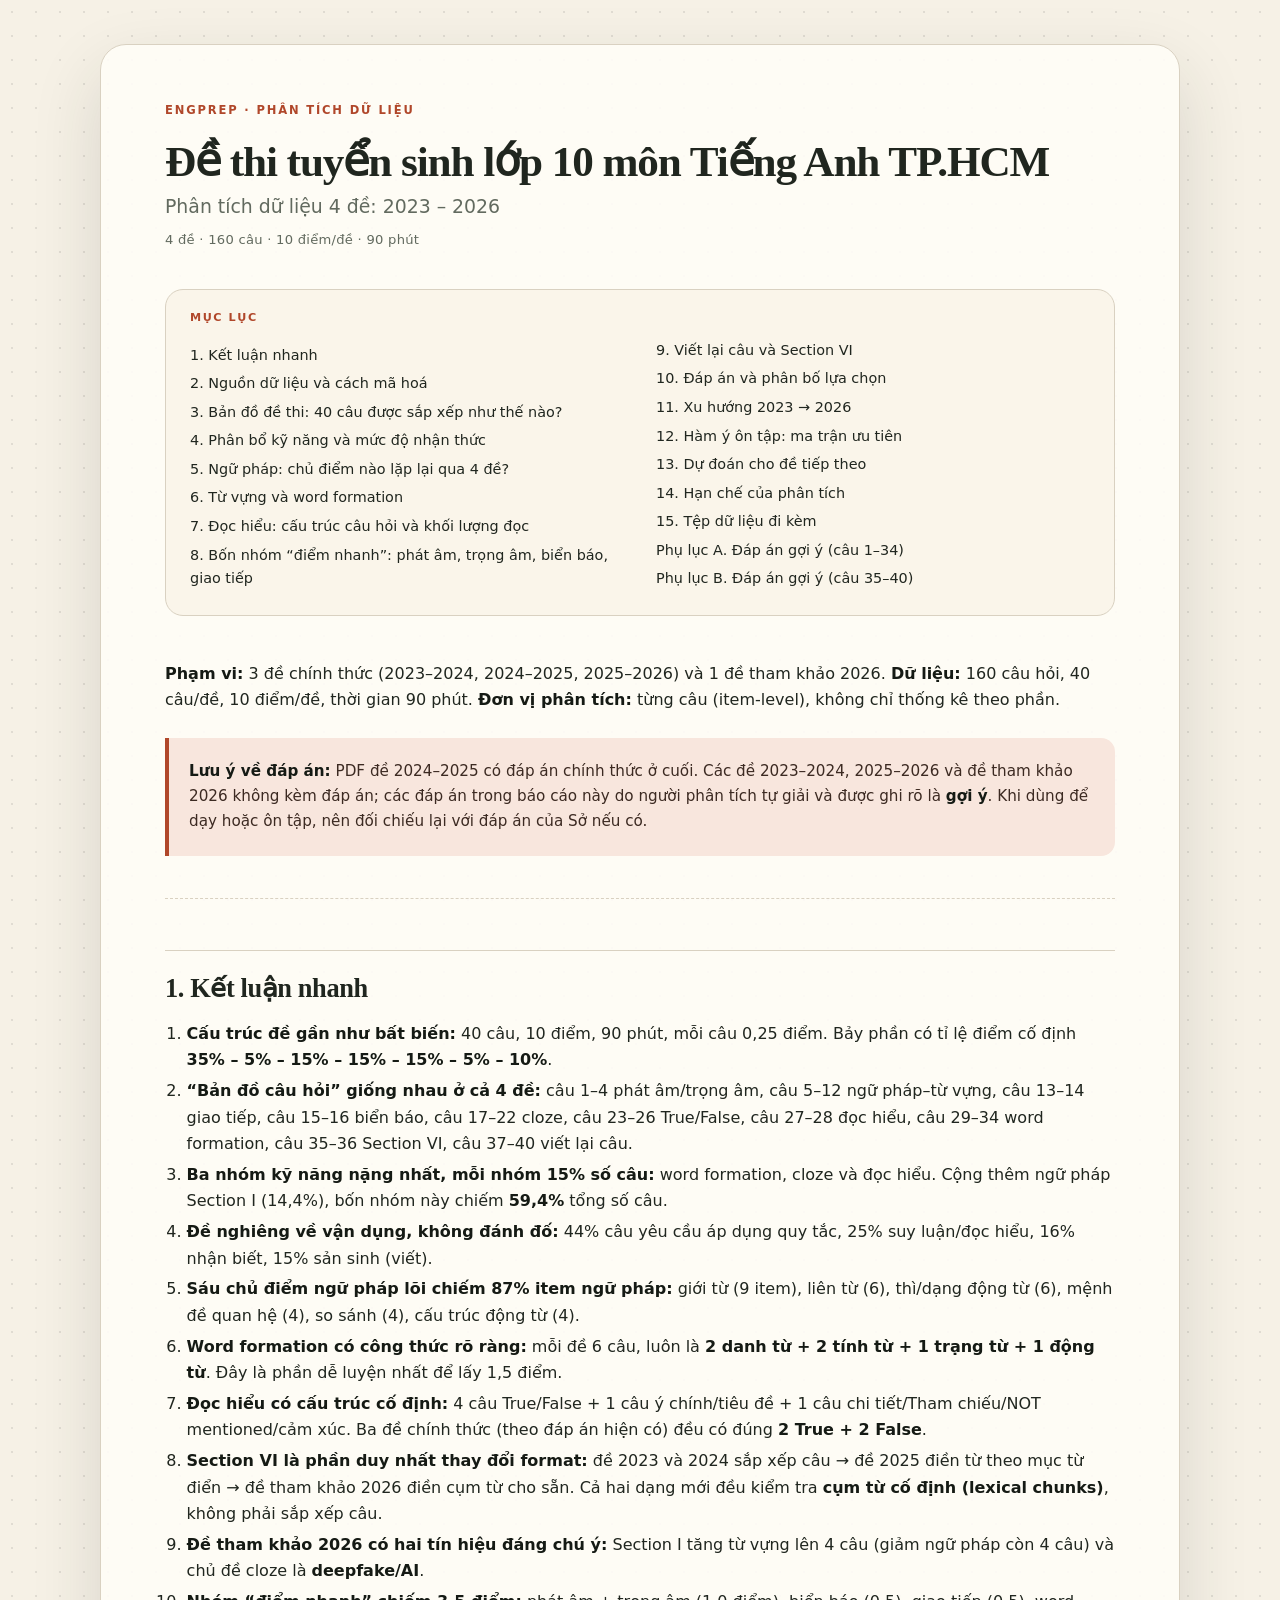
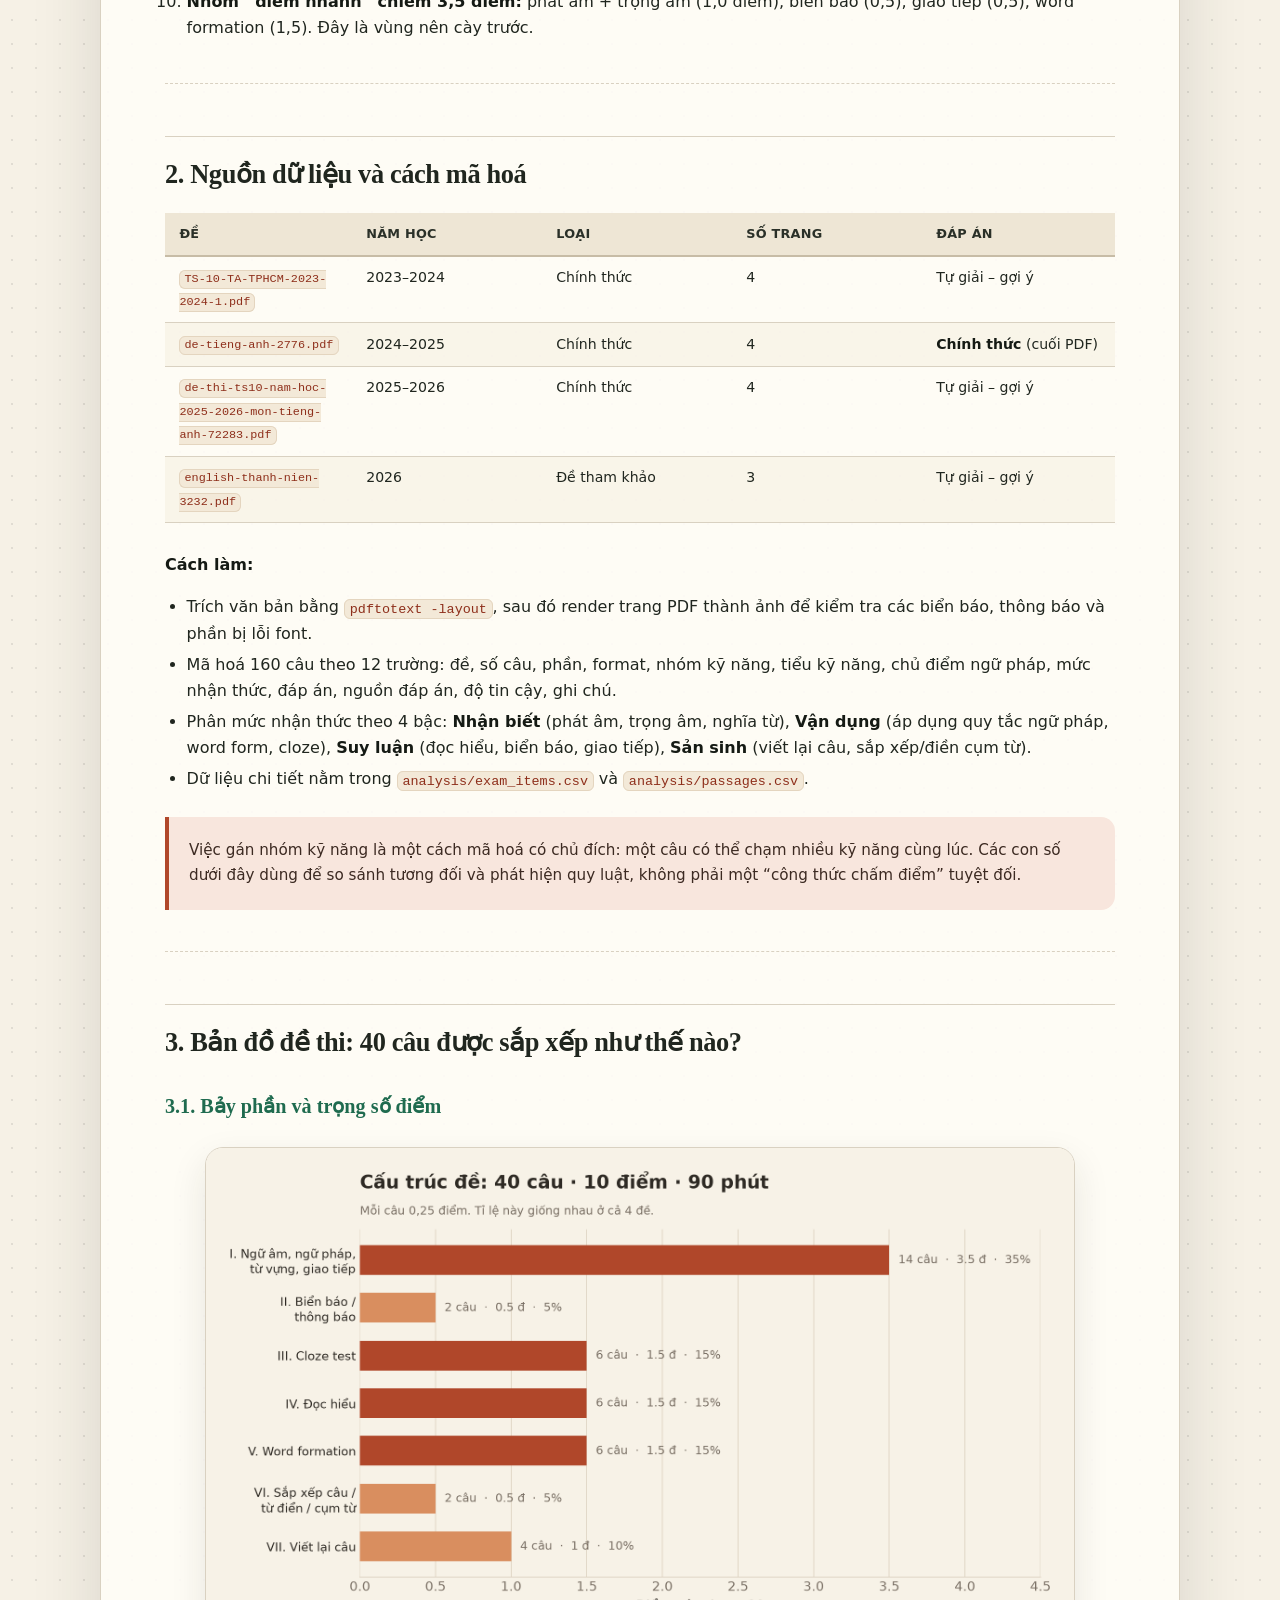
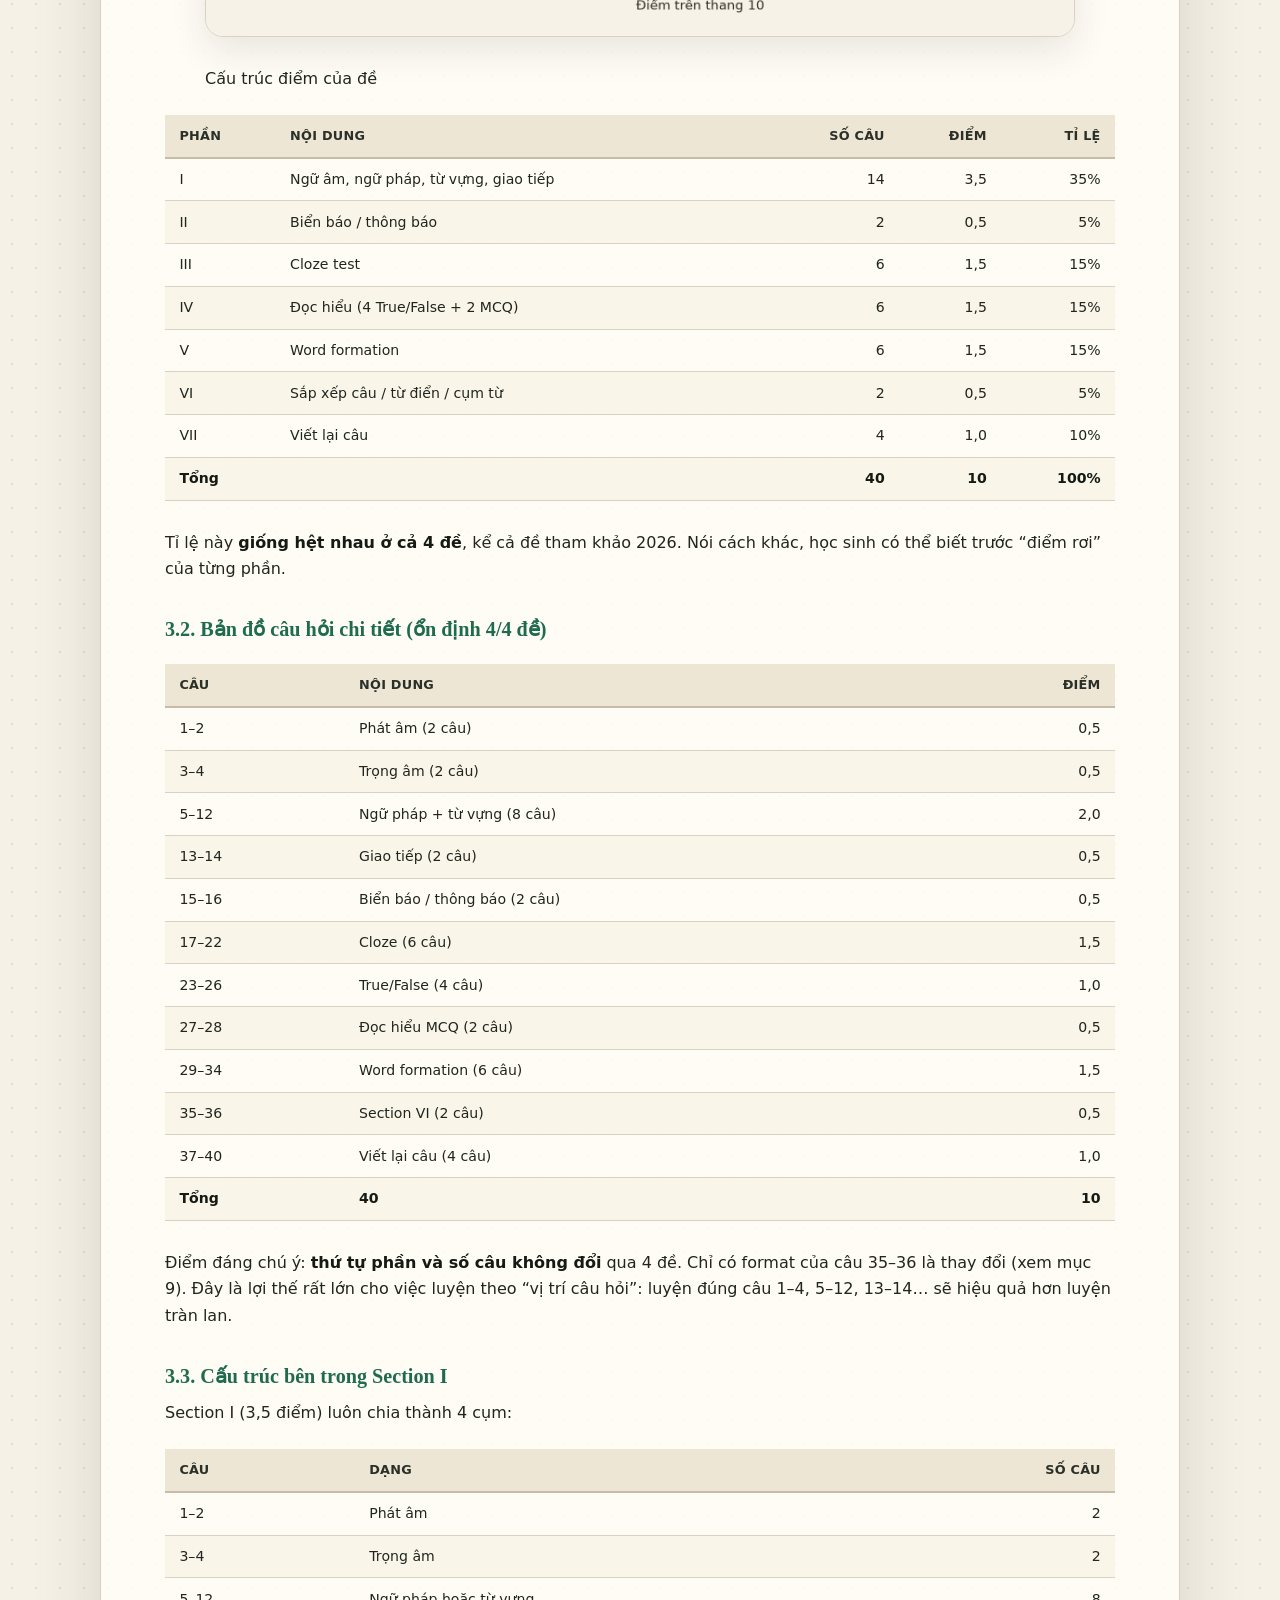
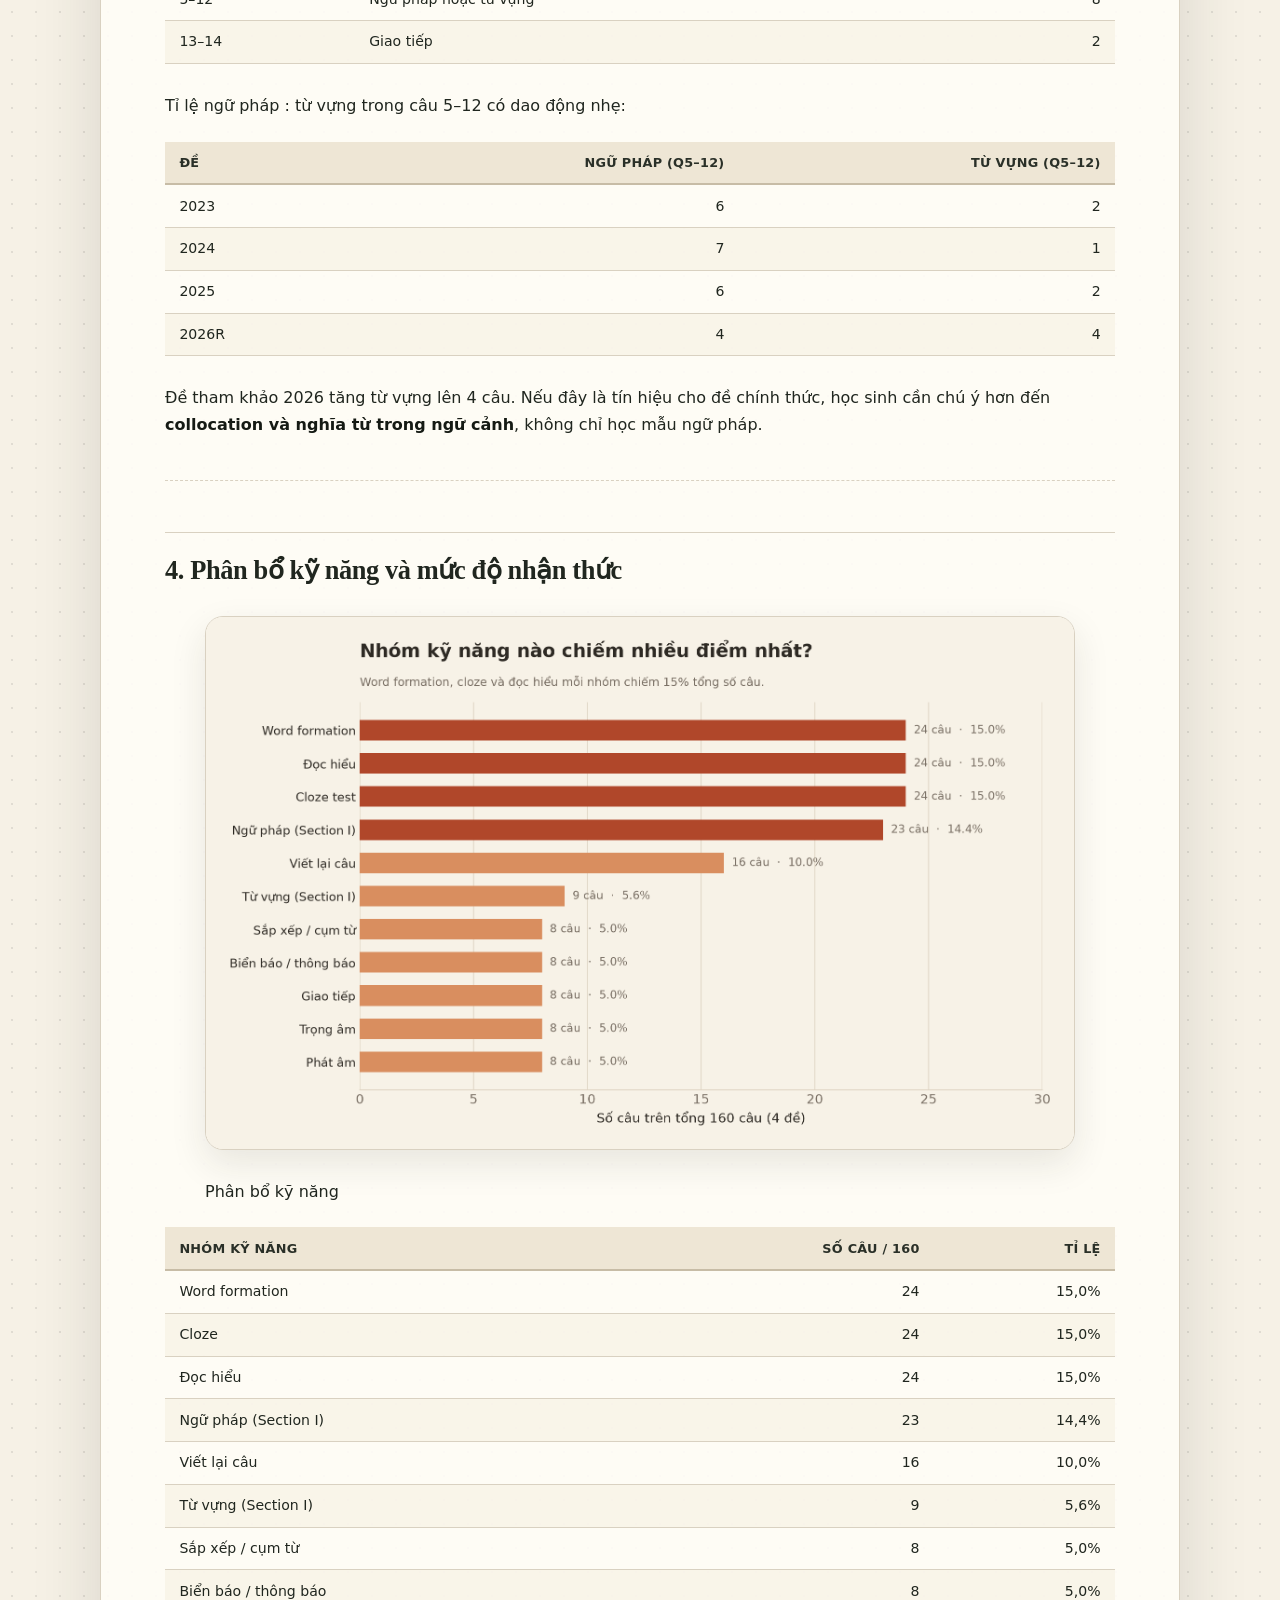
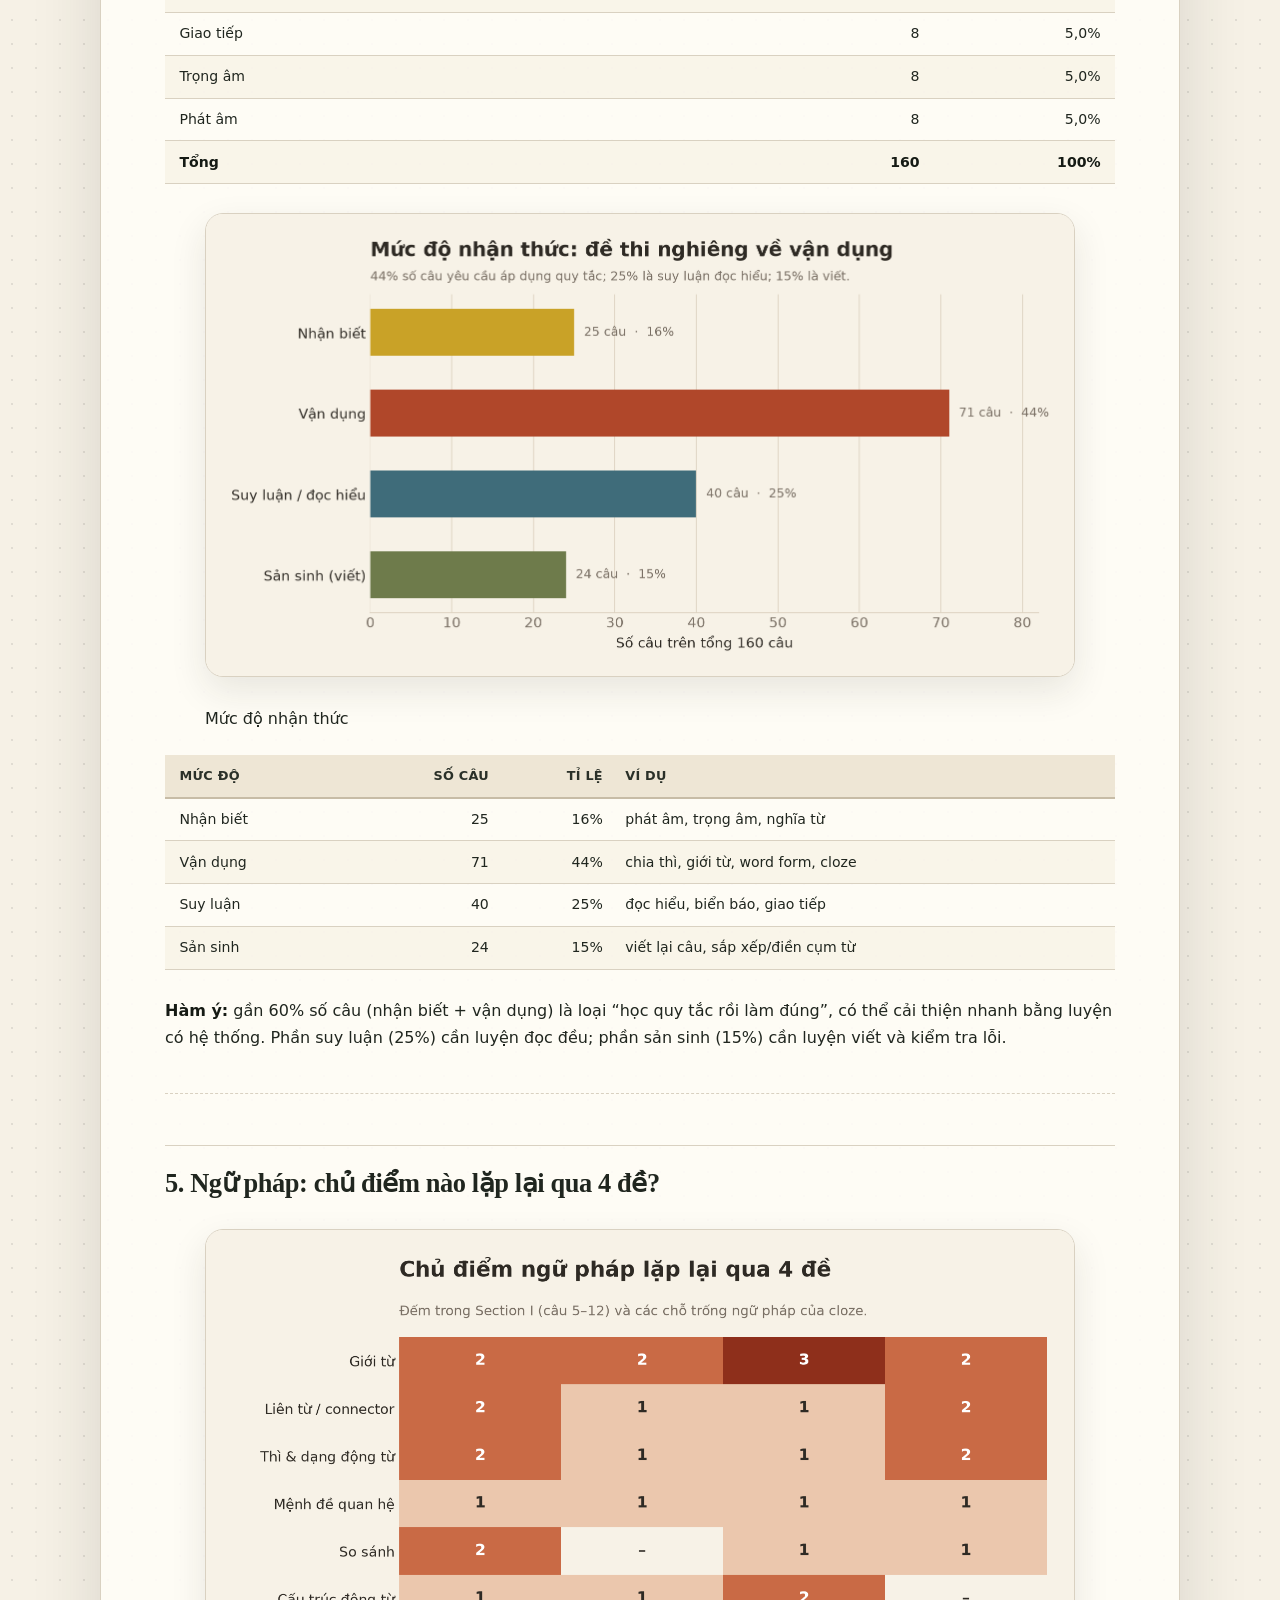
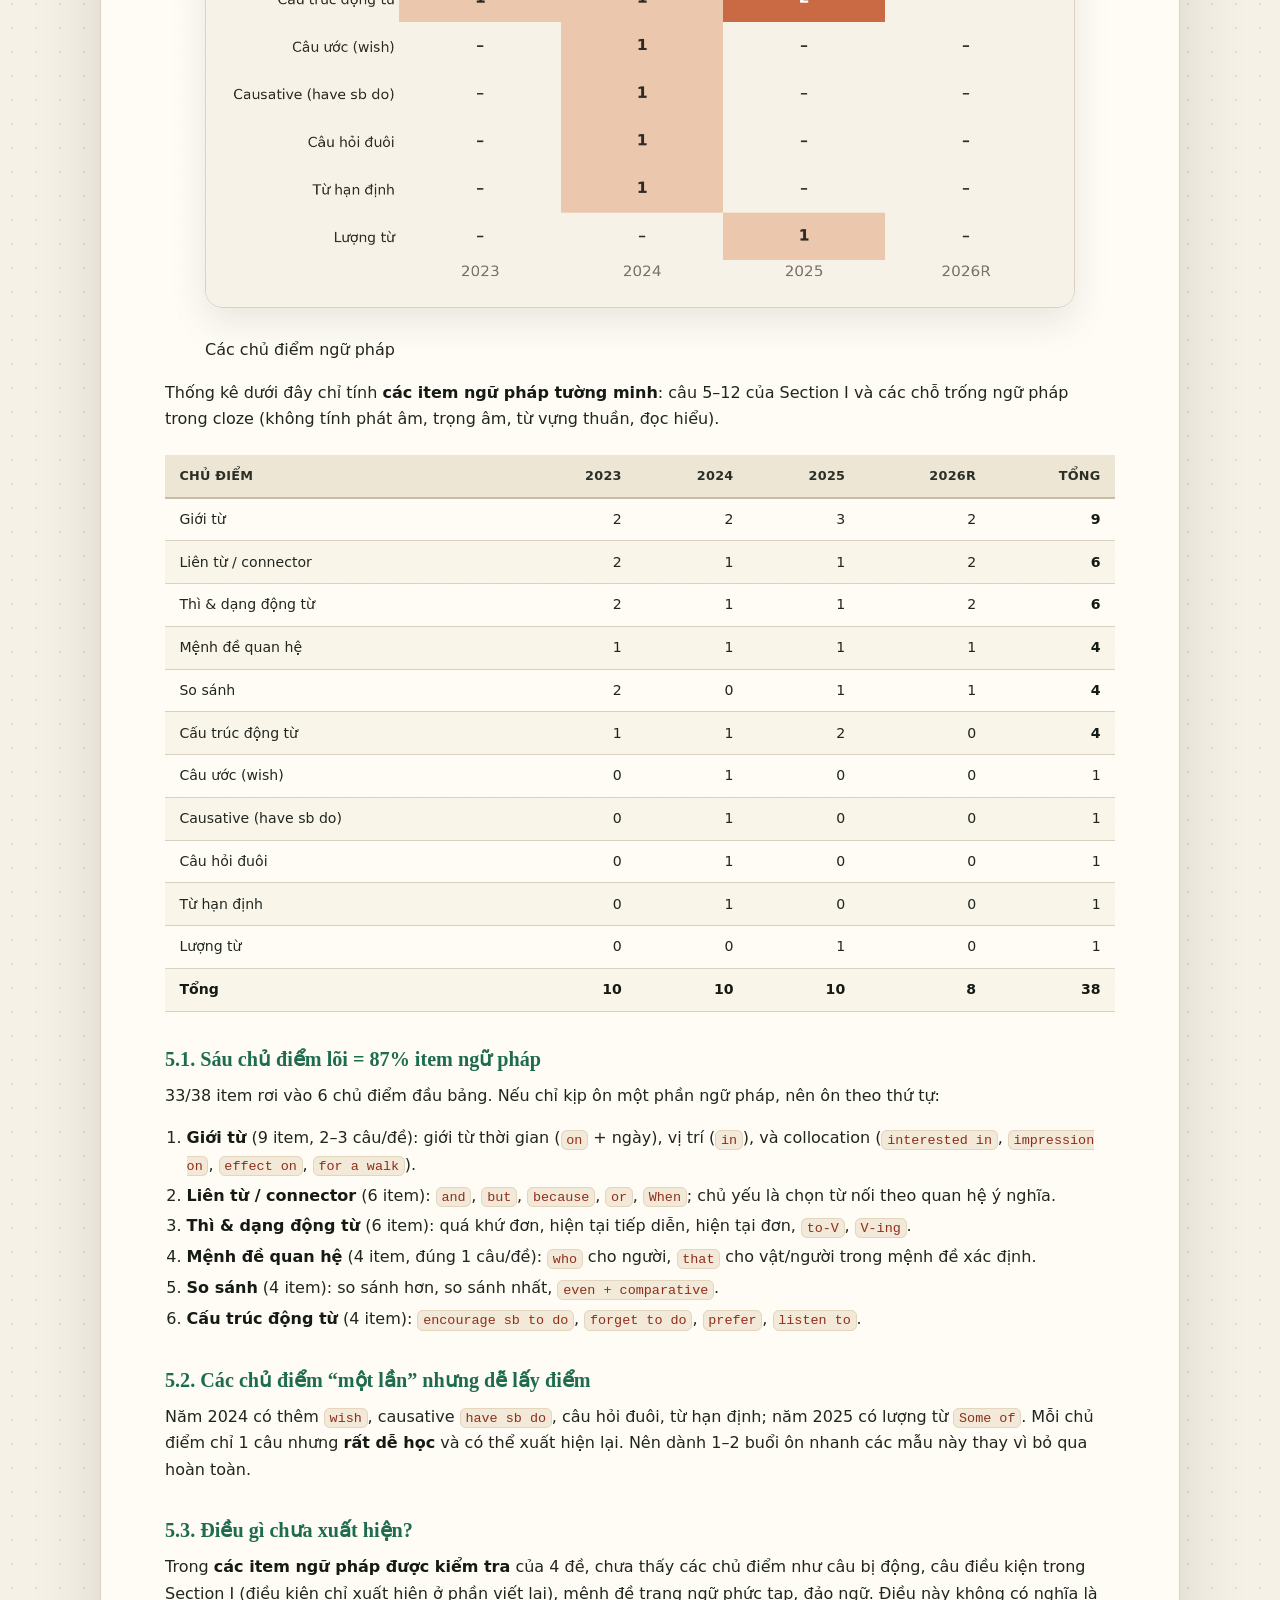
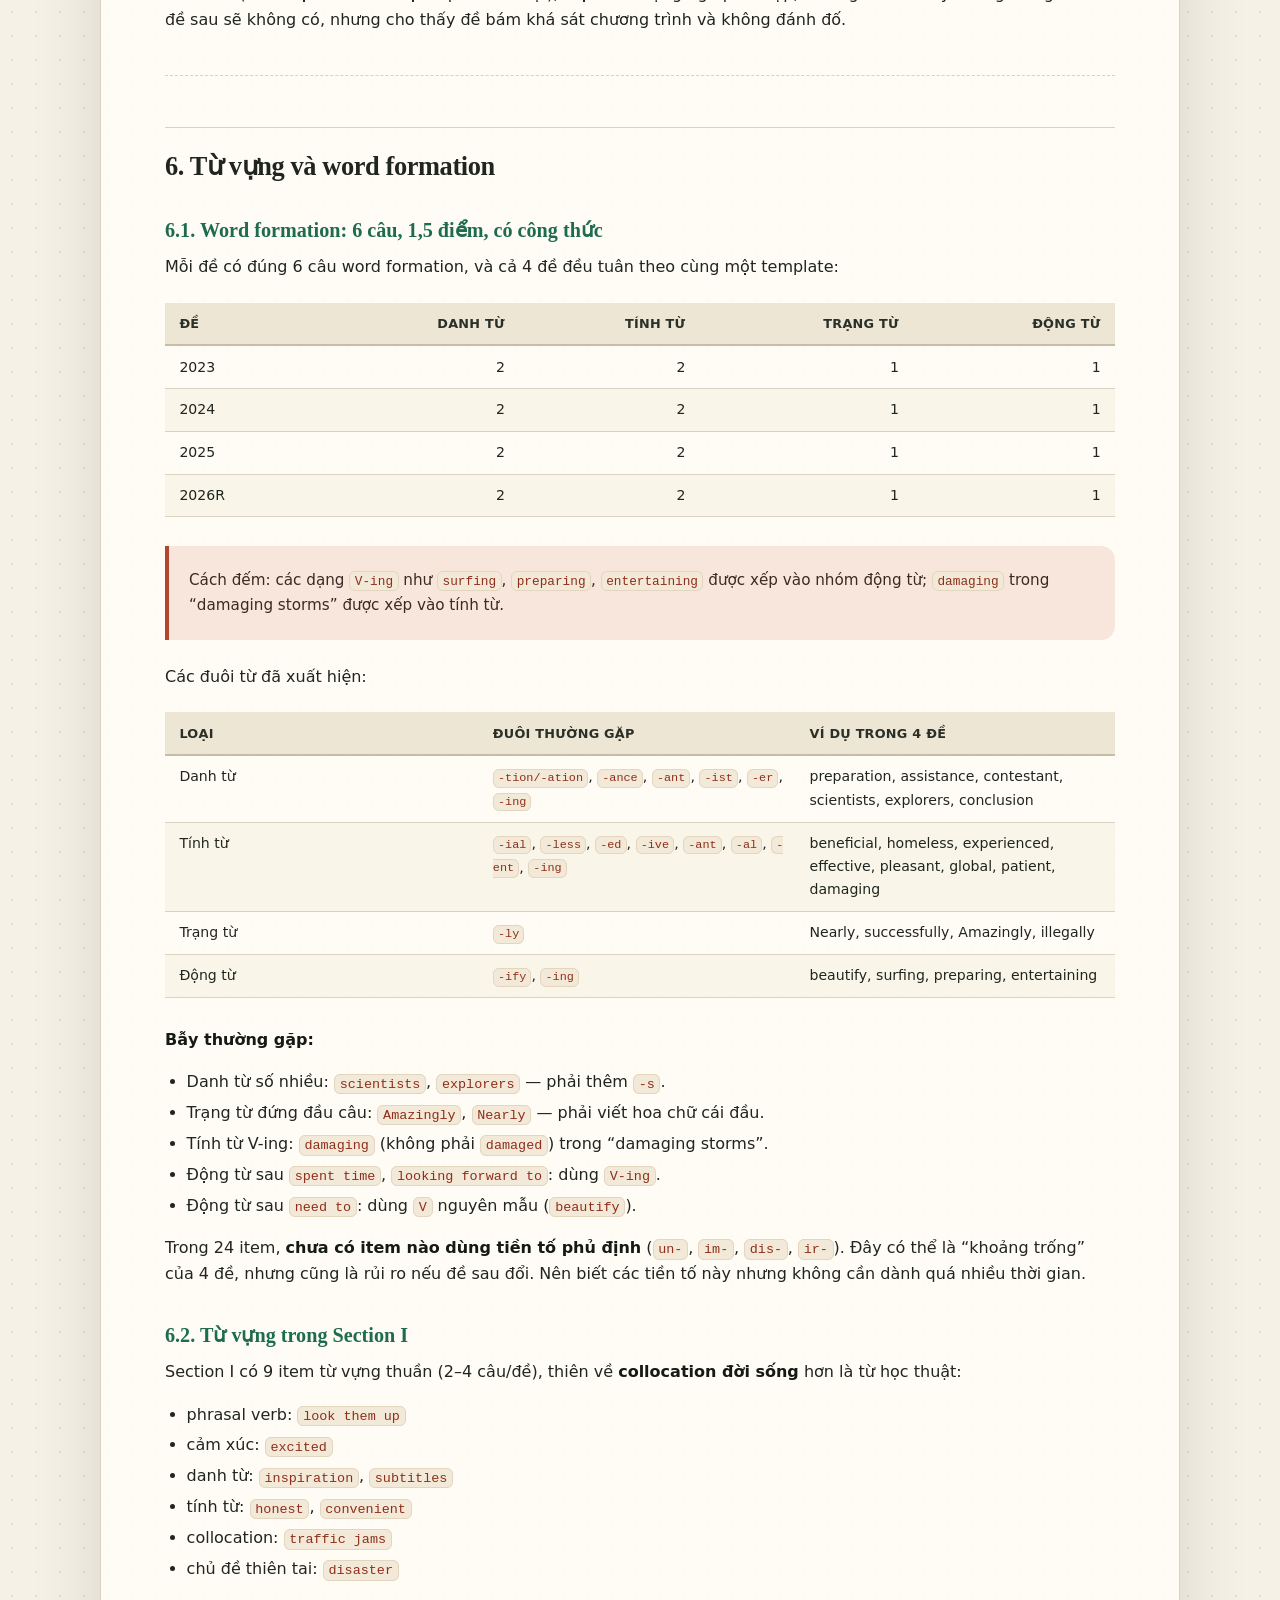
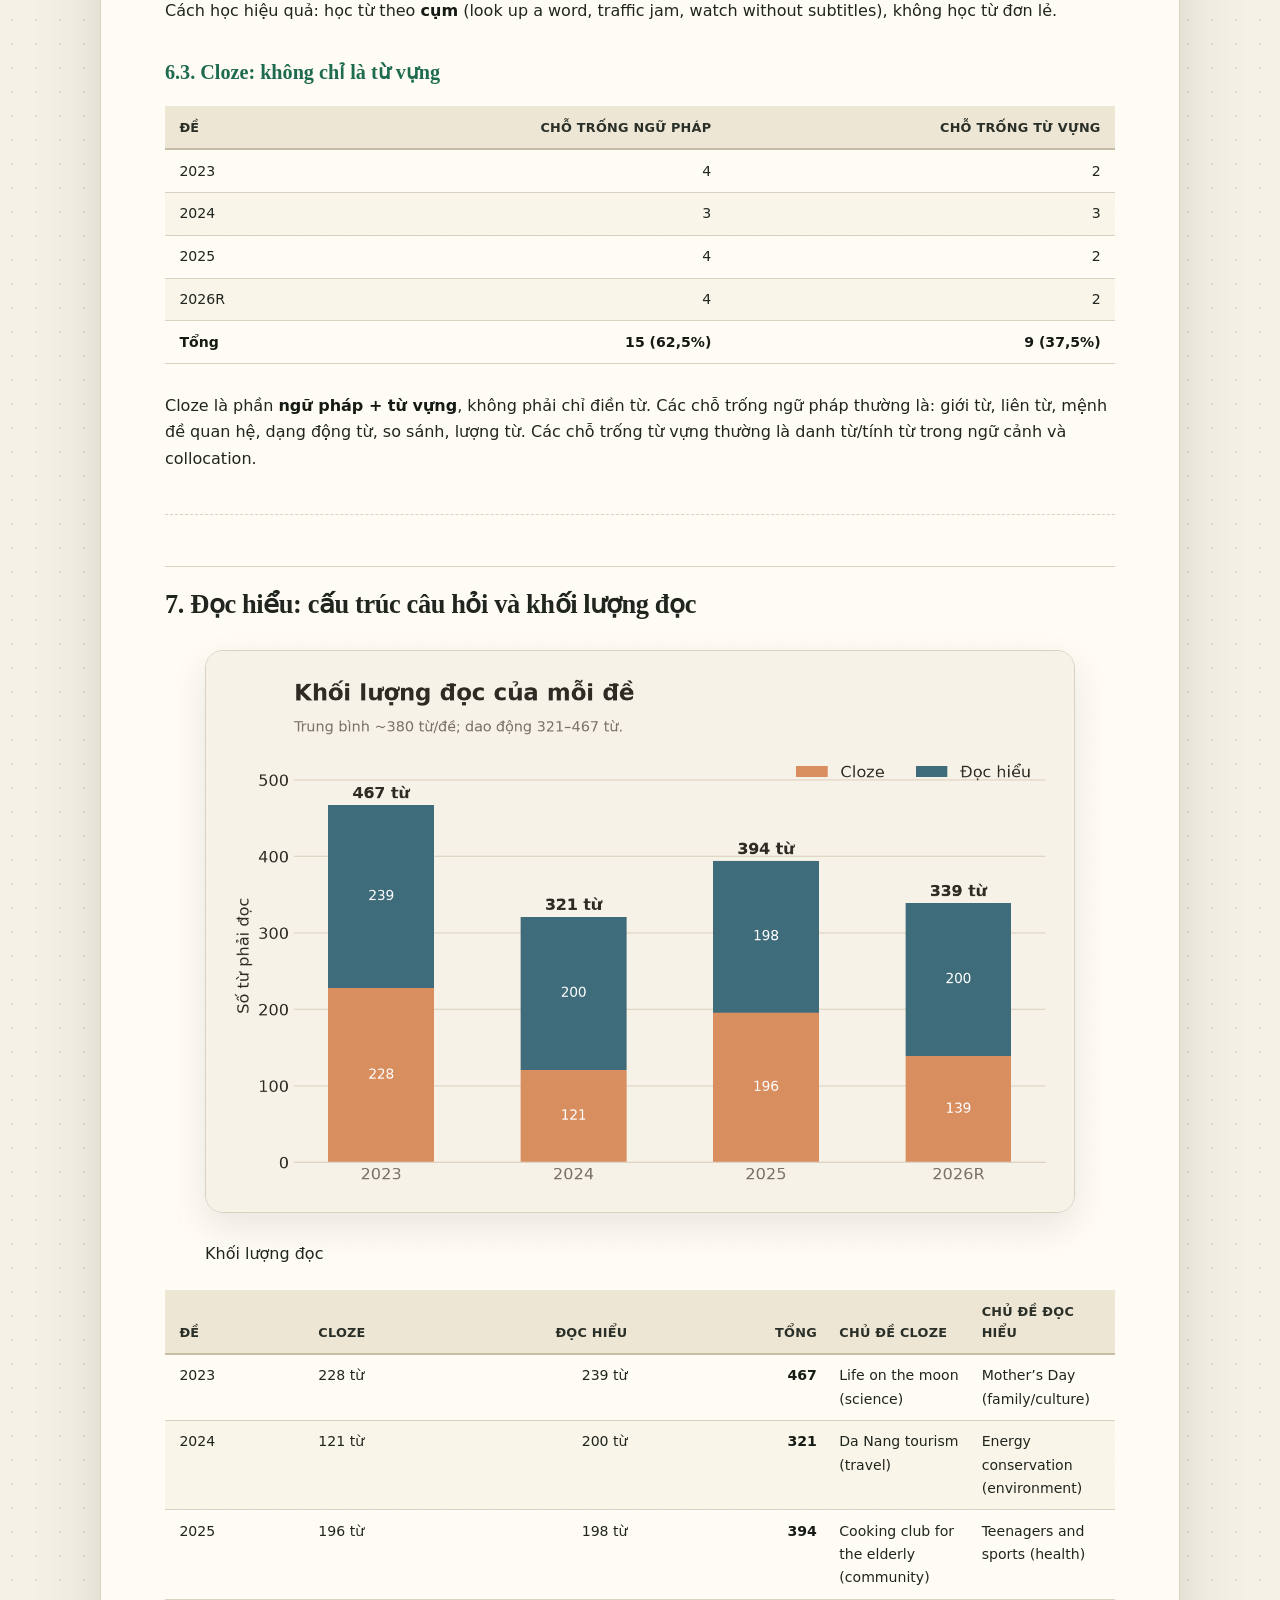
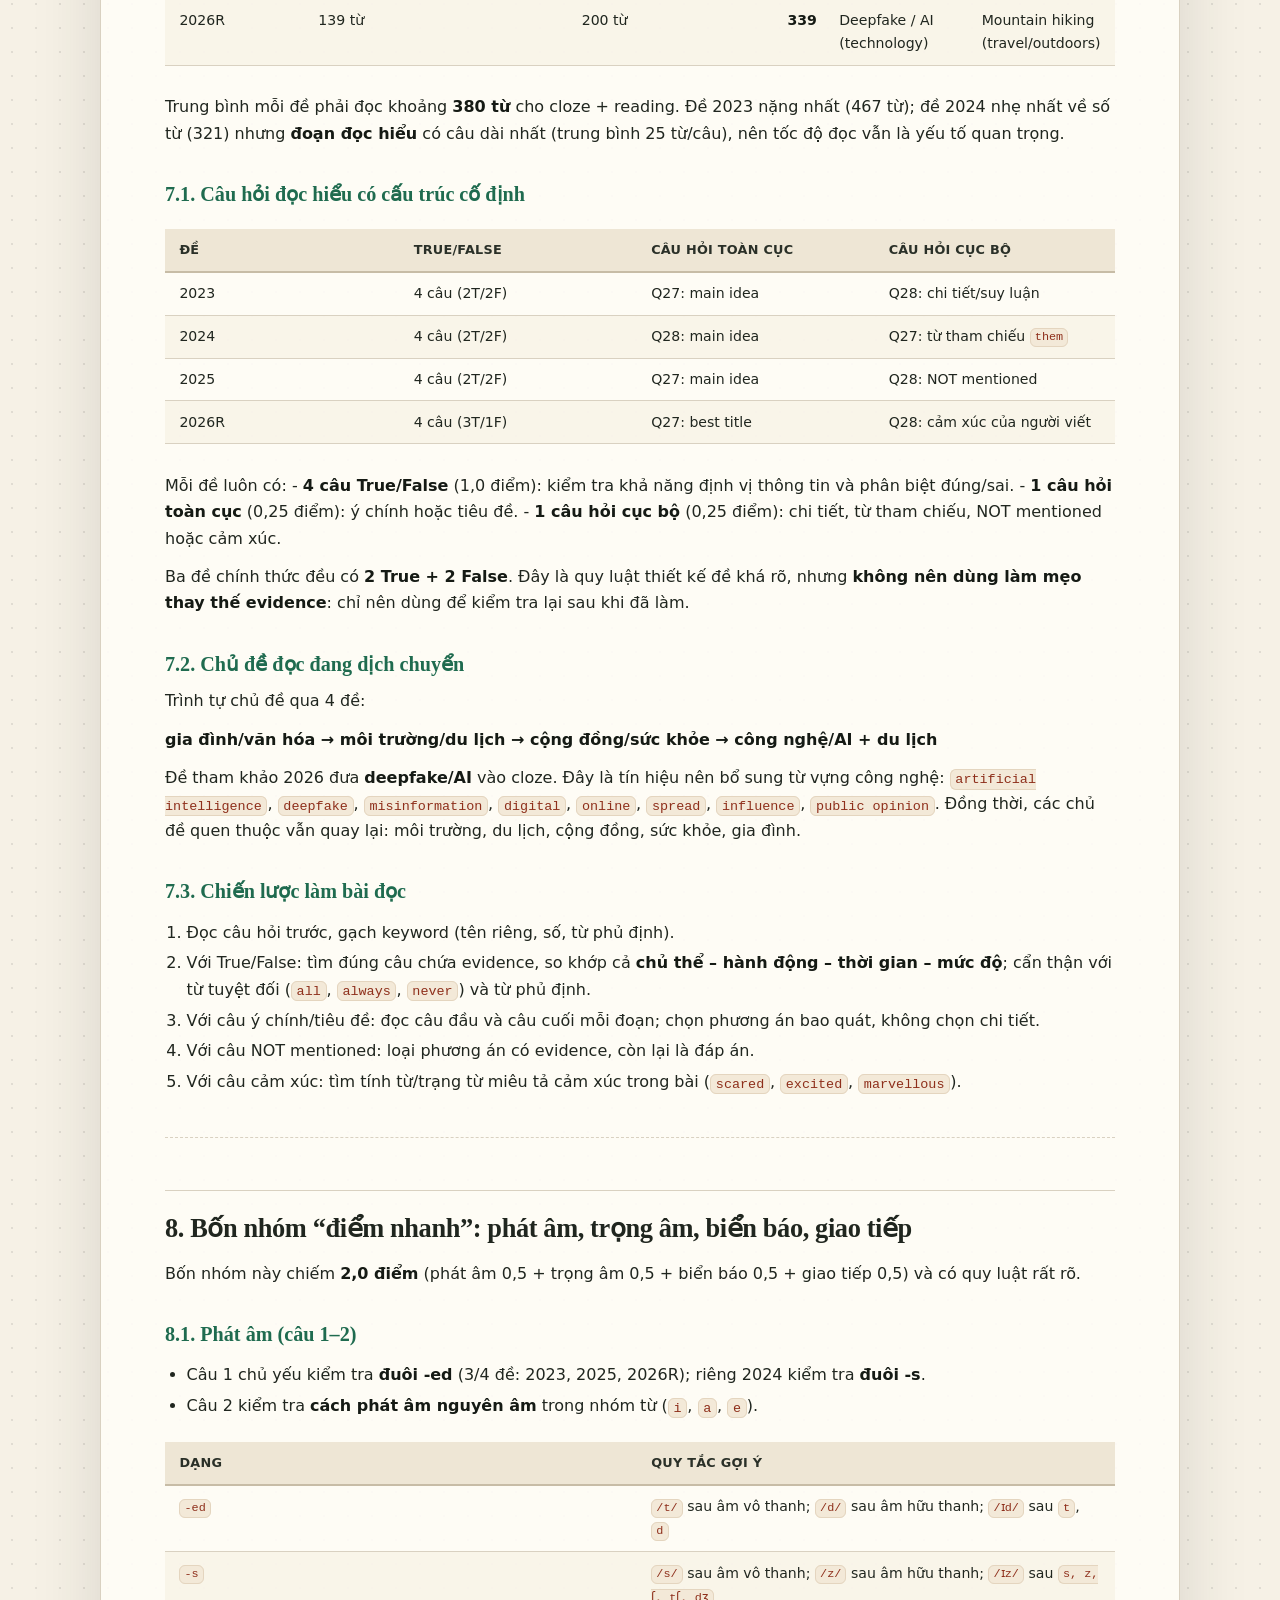
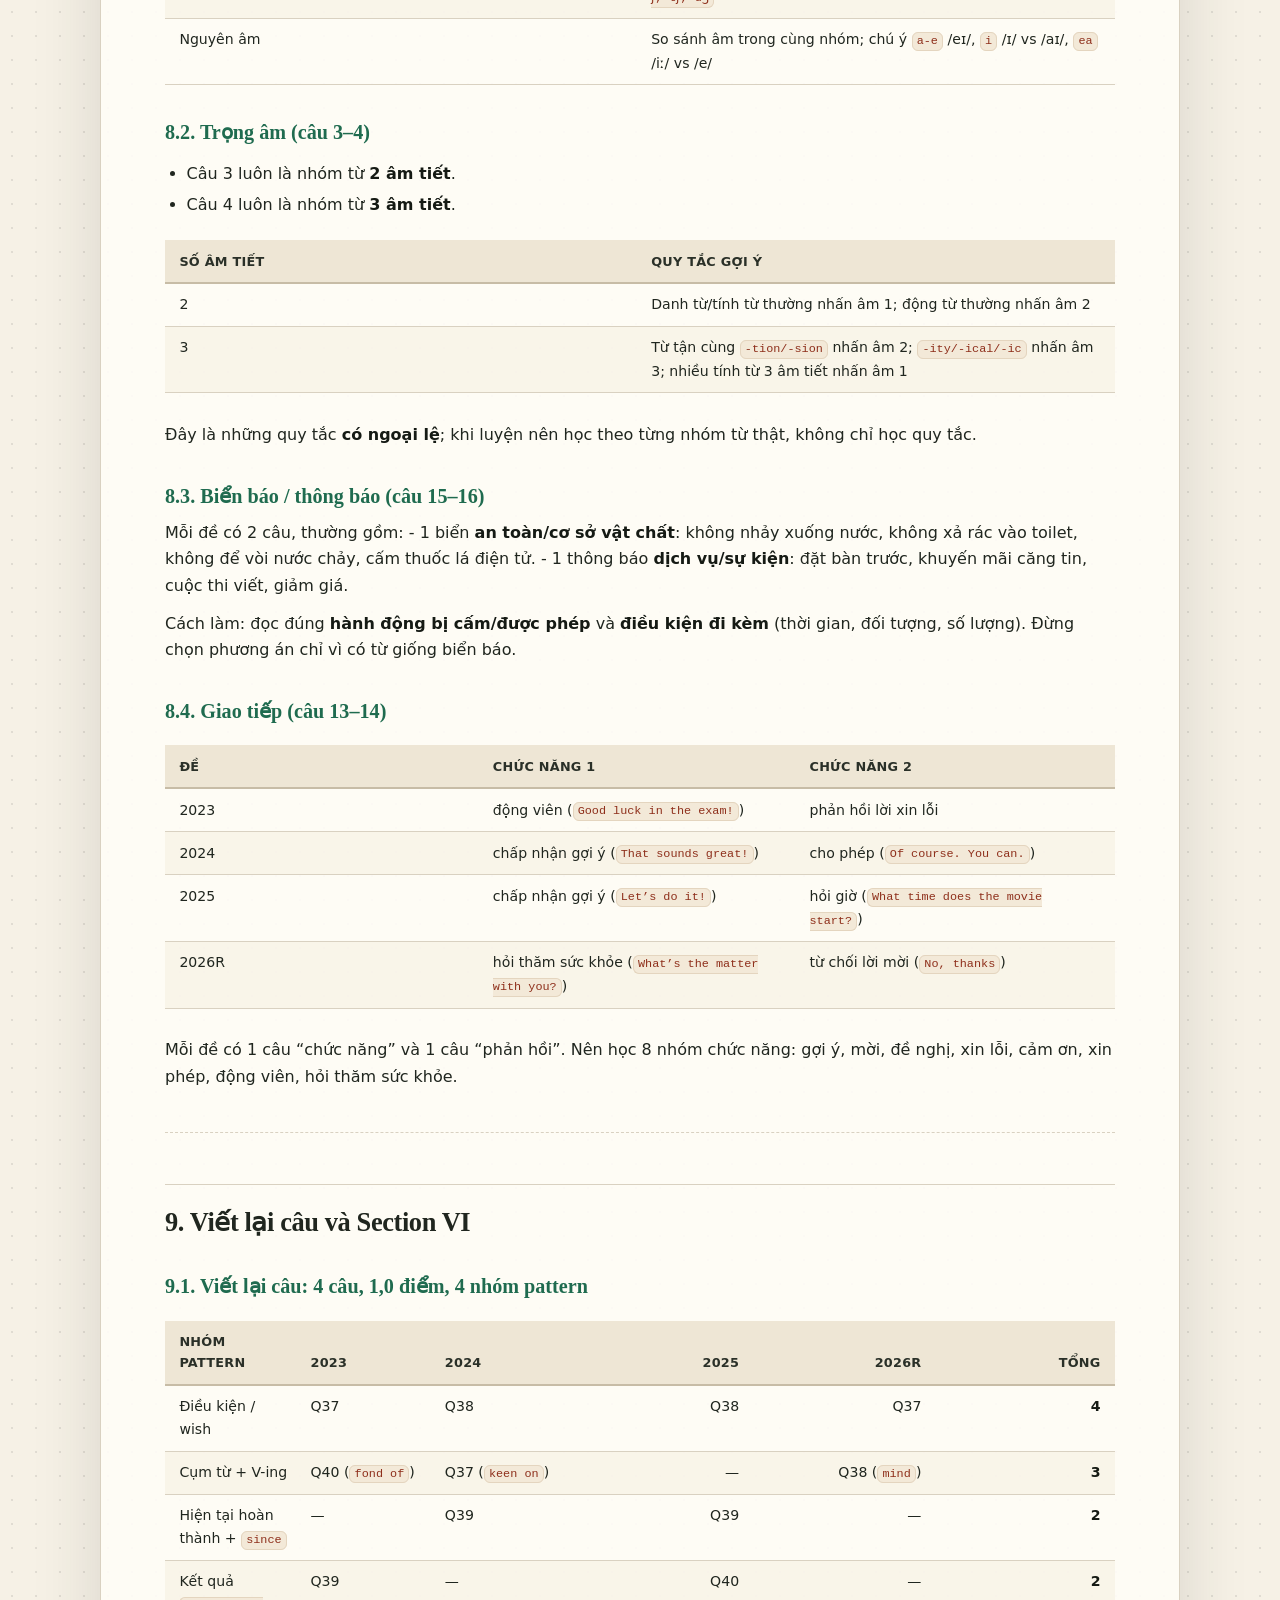
==== index.html @ 8ea0d5f8 "Add HCMC Grade 10 English exam analysis (2023-2026)" ====
<!doctype html>
<html lang="vi">
<head>
  <meta charset="utf-8">
  <meta name="viewport" content="width=device-width, initial-scale=1">
  <title>Phân tích 4 đề thi tuyển sinh 10 môn Tiếng Anh TP.HCM</title>
  <meta http-equiv="refresh" content="0; url=bao-cao-phan-tich.html">
  <link rel="canonical" href="bao-cao-phan-tich.html">
  <style>
    body {
      margin: 0;
      min-height: 100vh;
      display: grid;
      place-items: center;
      background: #f6f1e6;
      color: #20261f;
      font-family: ui-sans-serif, system-ui, -apple-system, "Segoe UI", Roboto, Arial, sans-serif;
    }
    main {
      max-width: 34rem;
      margin: 2rem;
      padding: 2rem;
      background: #fffdf8;
      border: 1px solid #d9d1c1;
      border-radius: 20px;
      box-shadow: 0 20px 50px rgba(35, 42, 34, 0.12);
    }
    h1 { margin: 0 0 0.5rem; font-family: Georgia, serif; font-size: 1.6rem; }
    p { margin: 0.5rem 0; color: #626a5f; }
    a { color: #b0472a; font-weight: 700; }
  </style>
</head>
<body>
  <main>
    <h1>Phân tích 4 đề thi tuyển sinh 10 môn Tiếng Anh TP.HCM</h1>
    <p>Đang mở báo cáo…</p>
    <p><a href="bao-cao-phan-tich.html">Mở báo cáo phân tích</a></p>
  </main>
</body>
</html>
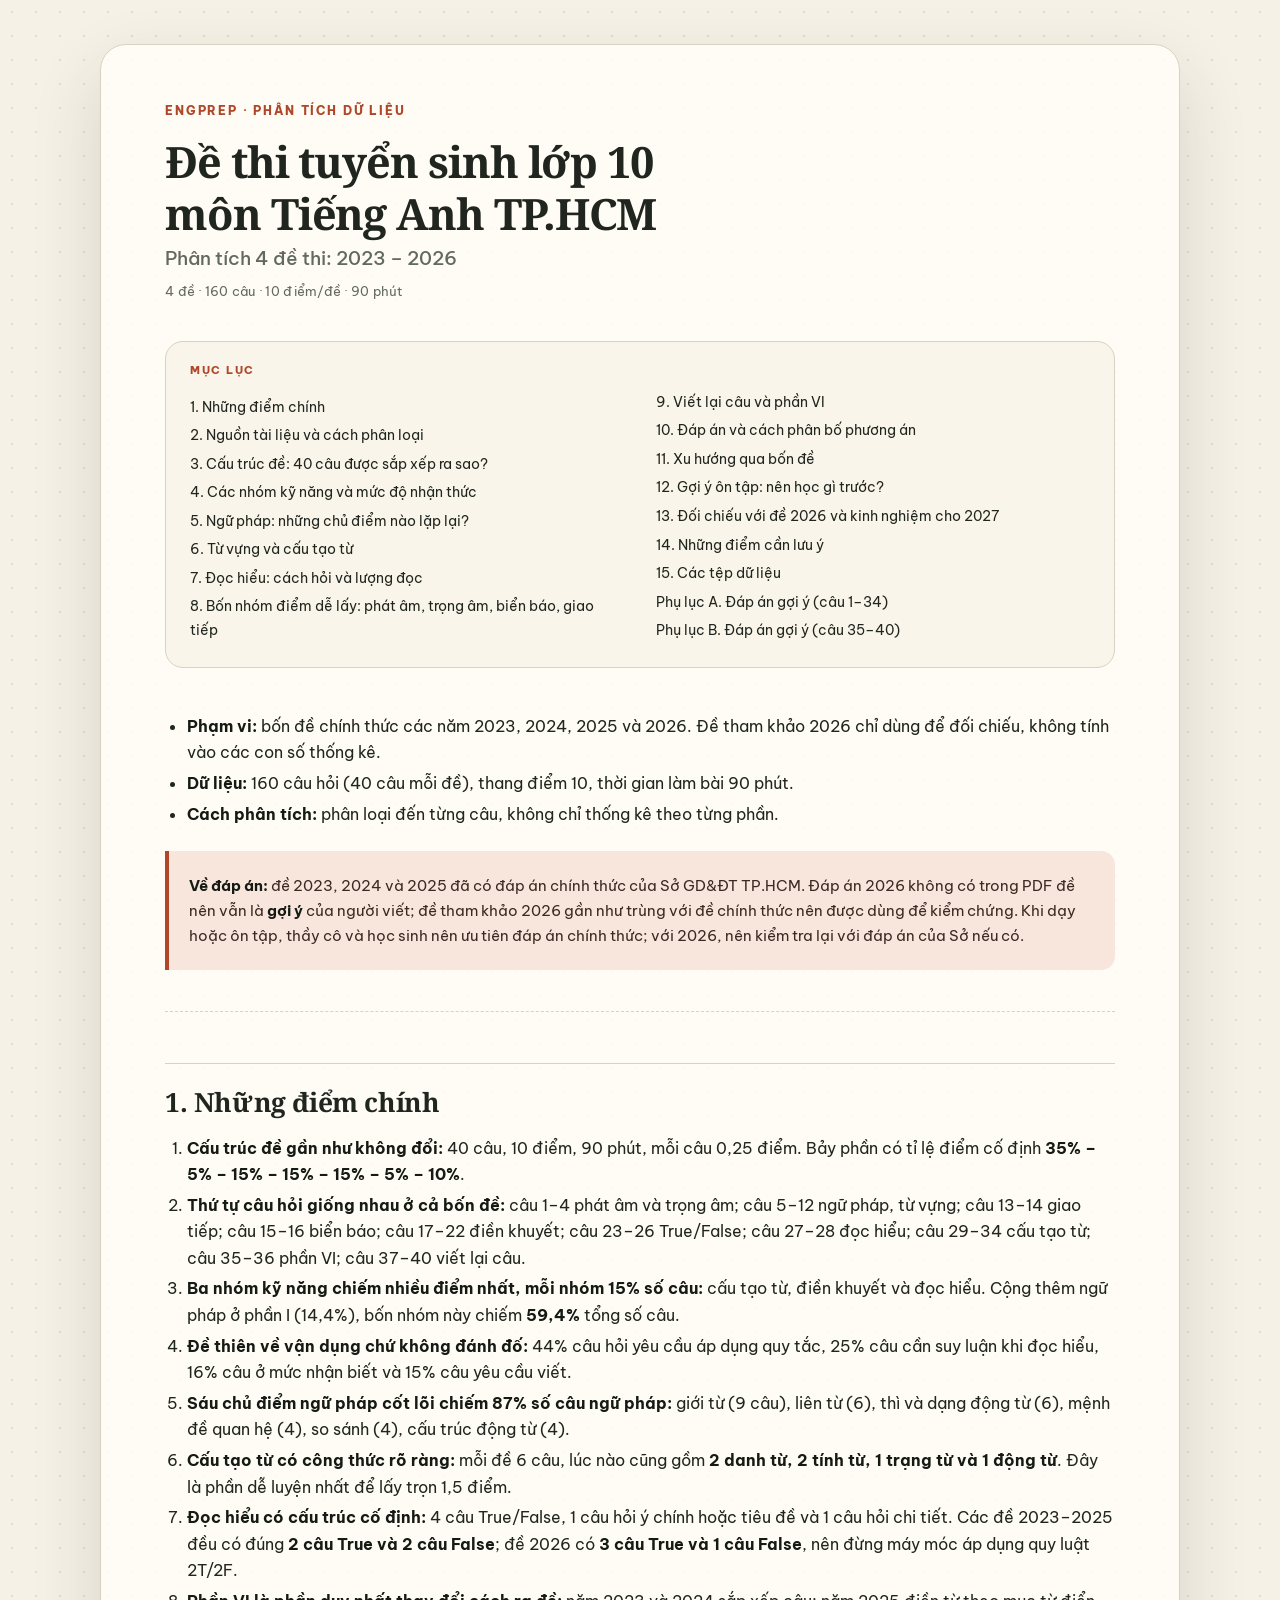
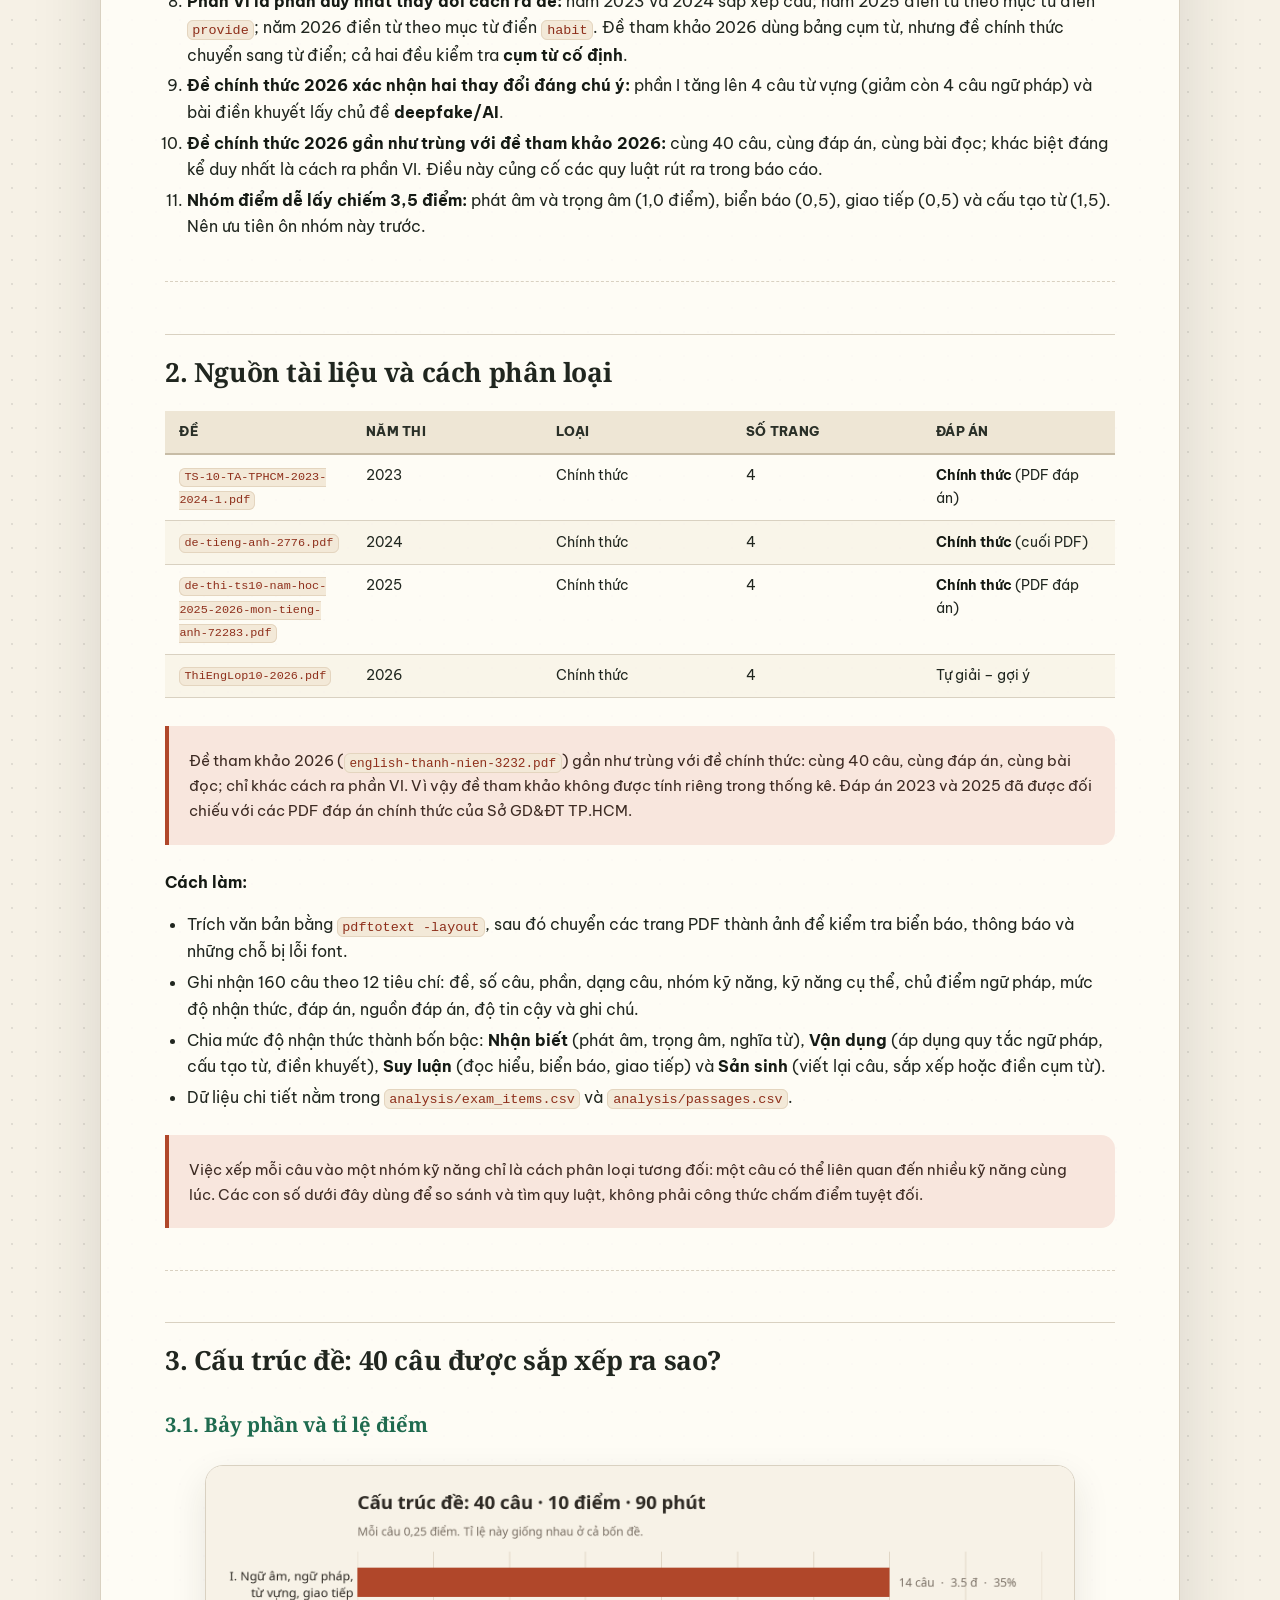
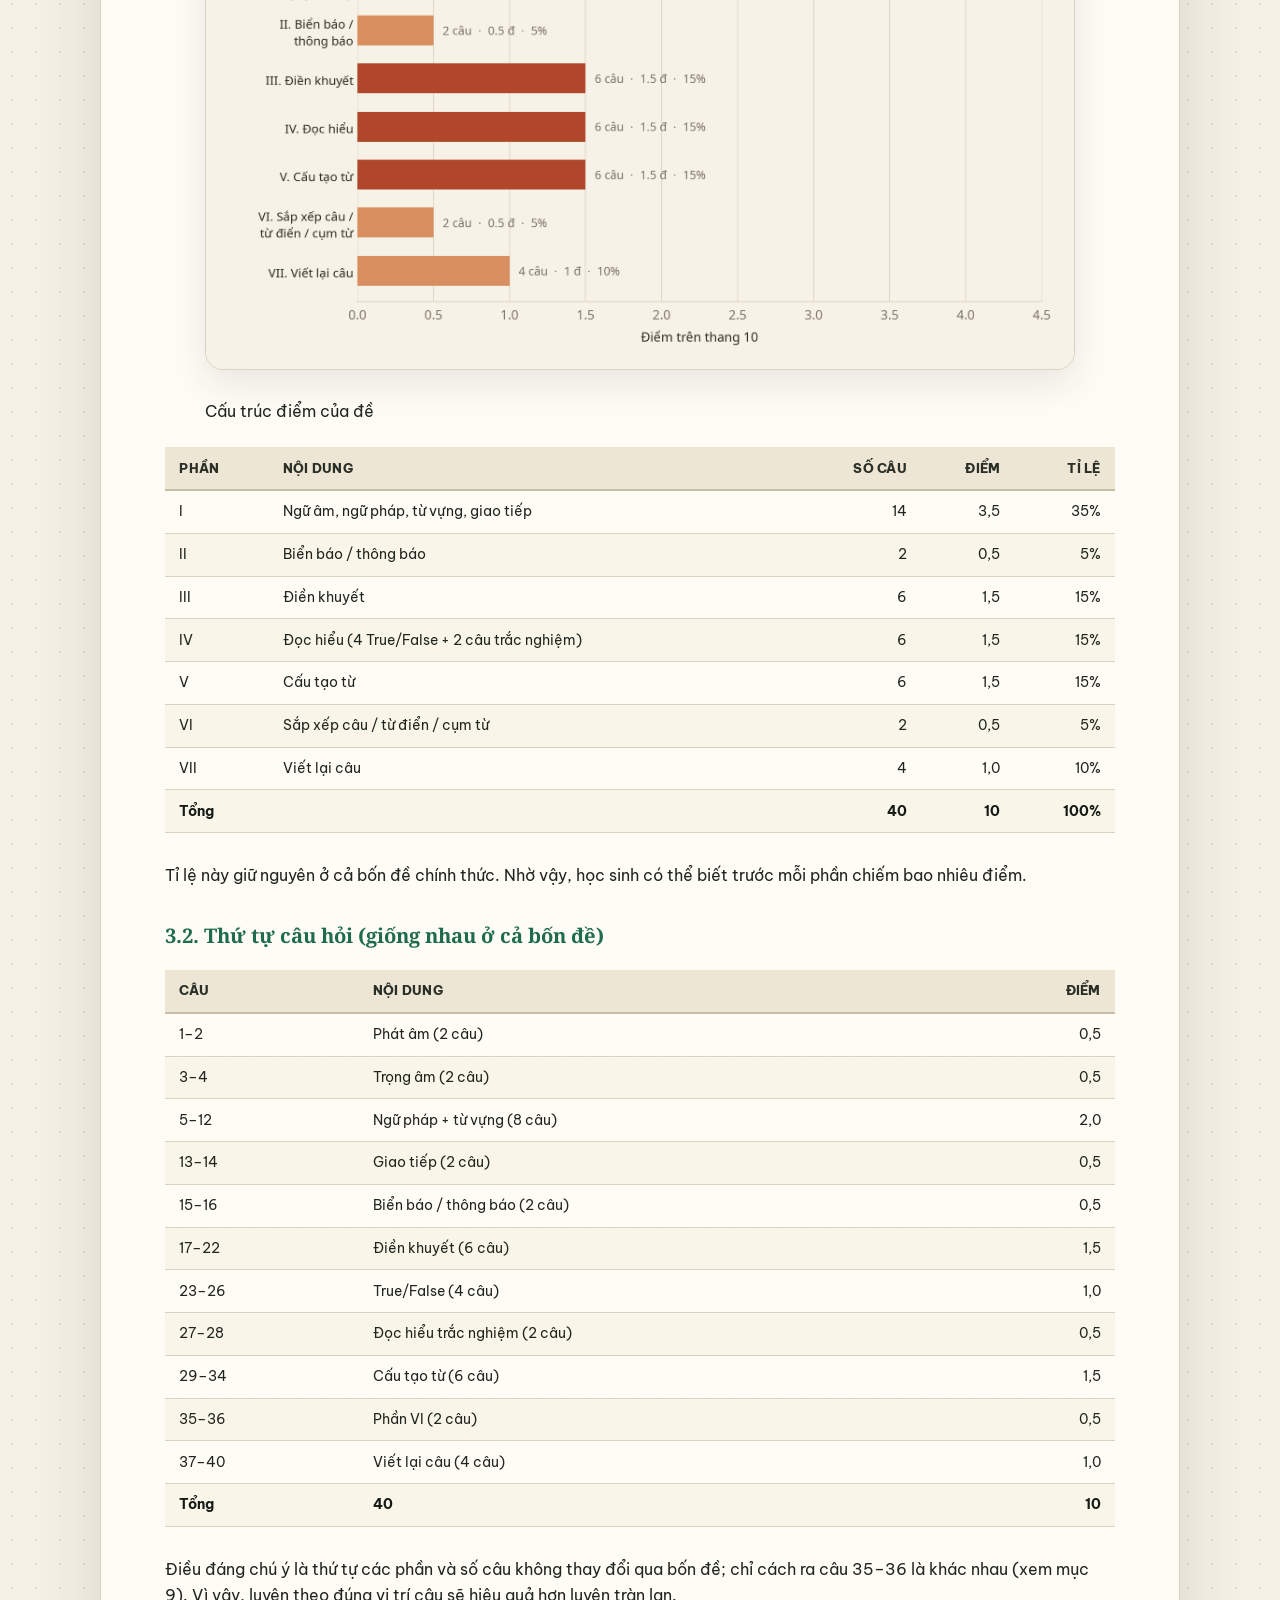
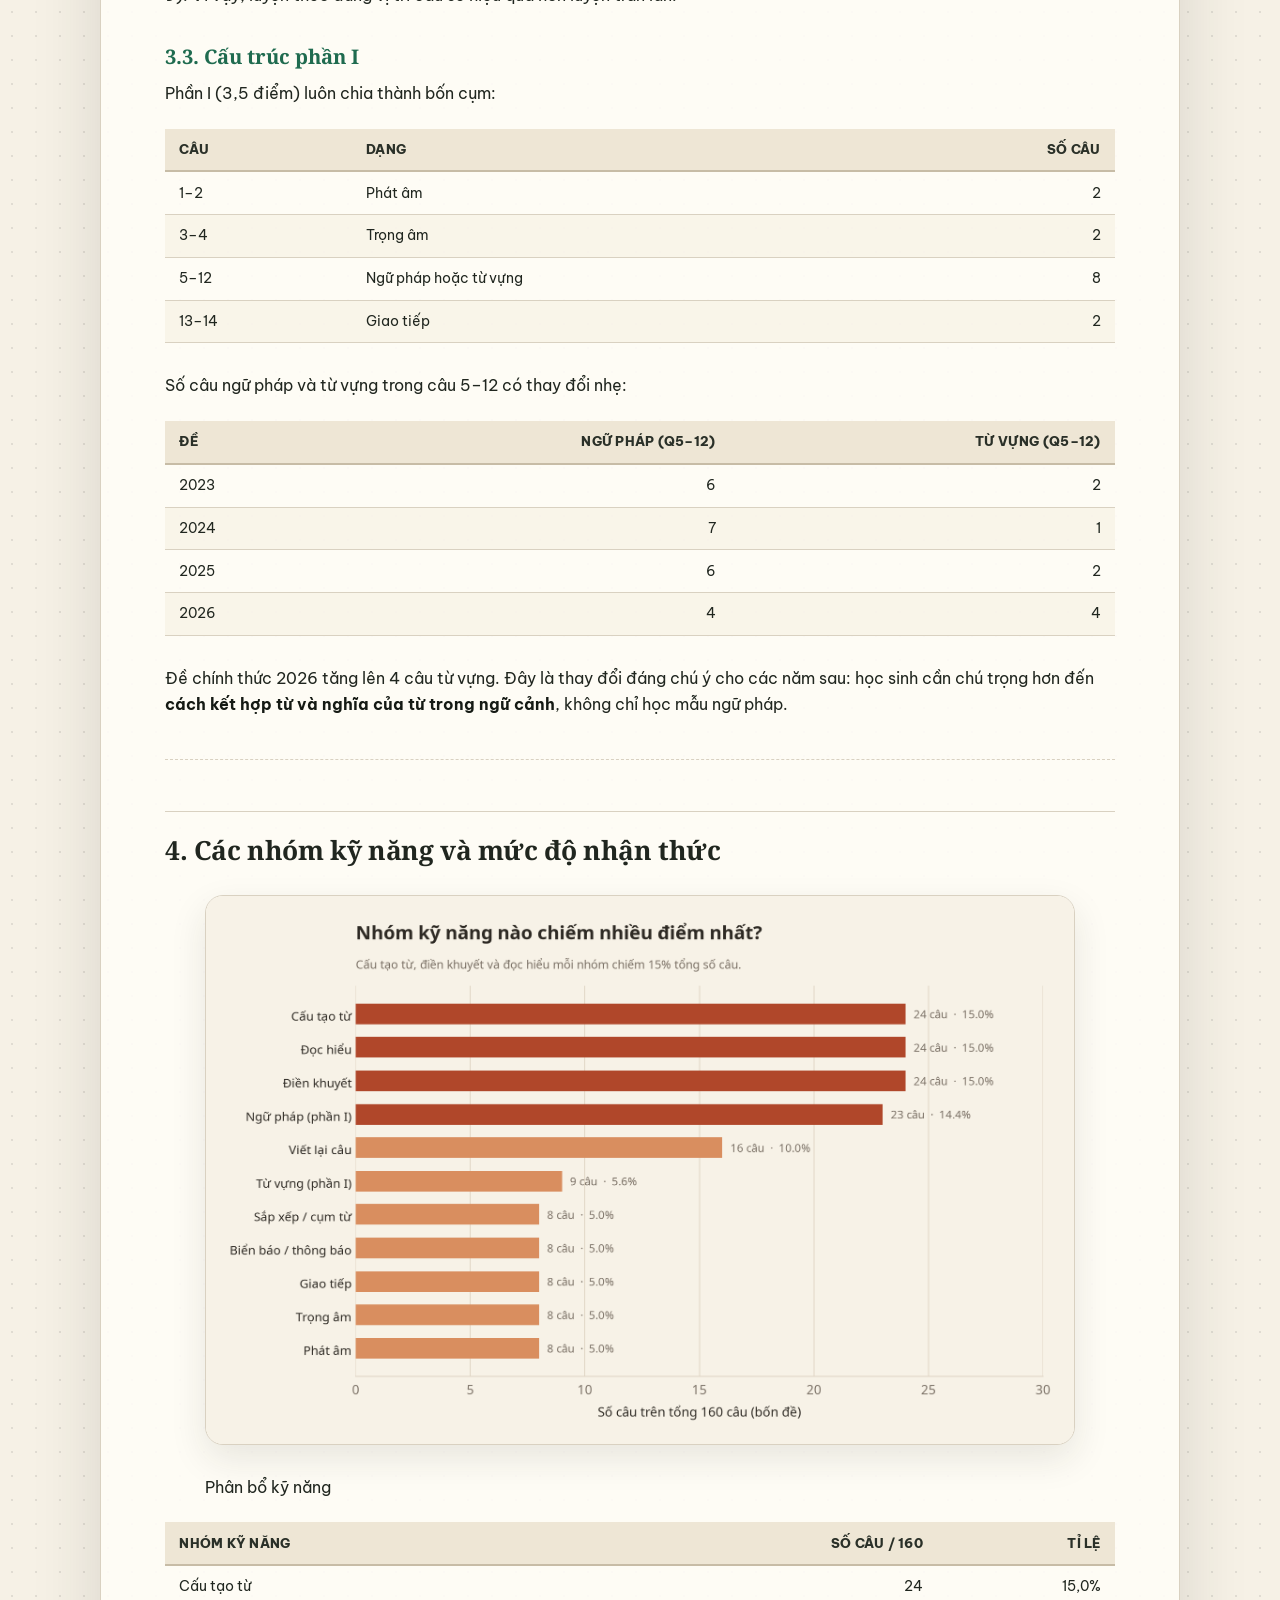
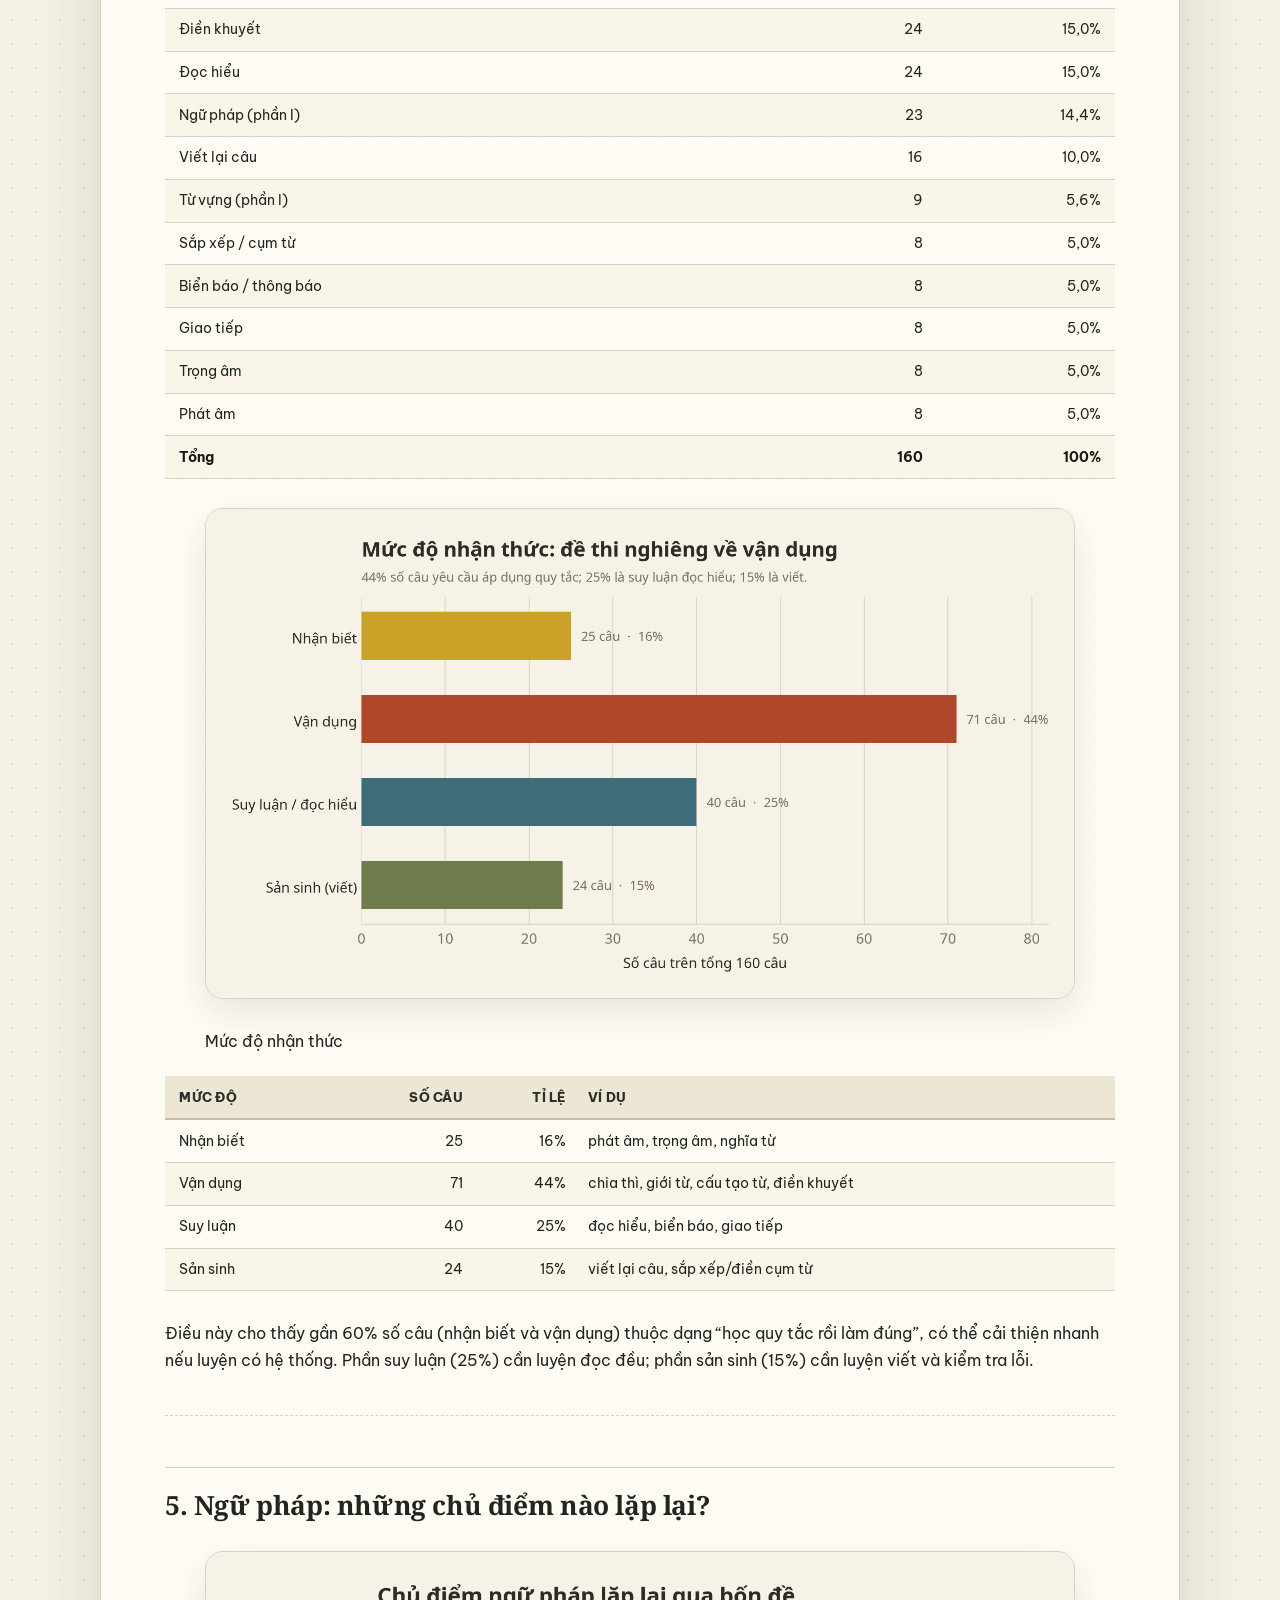
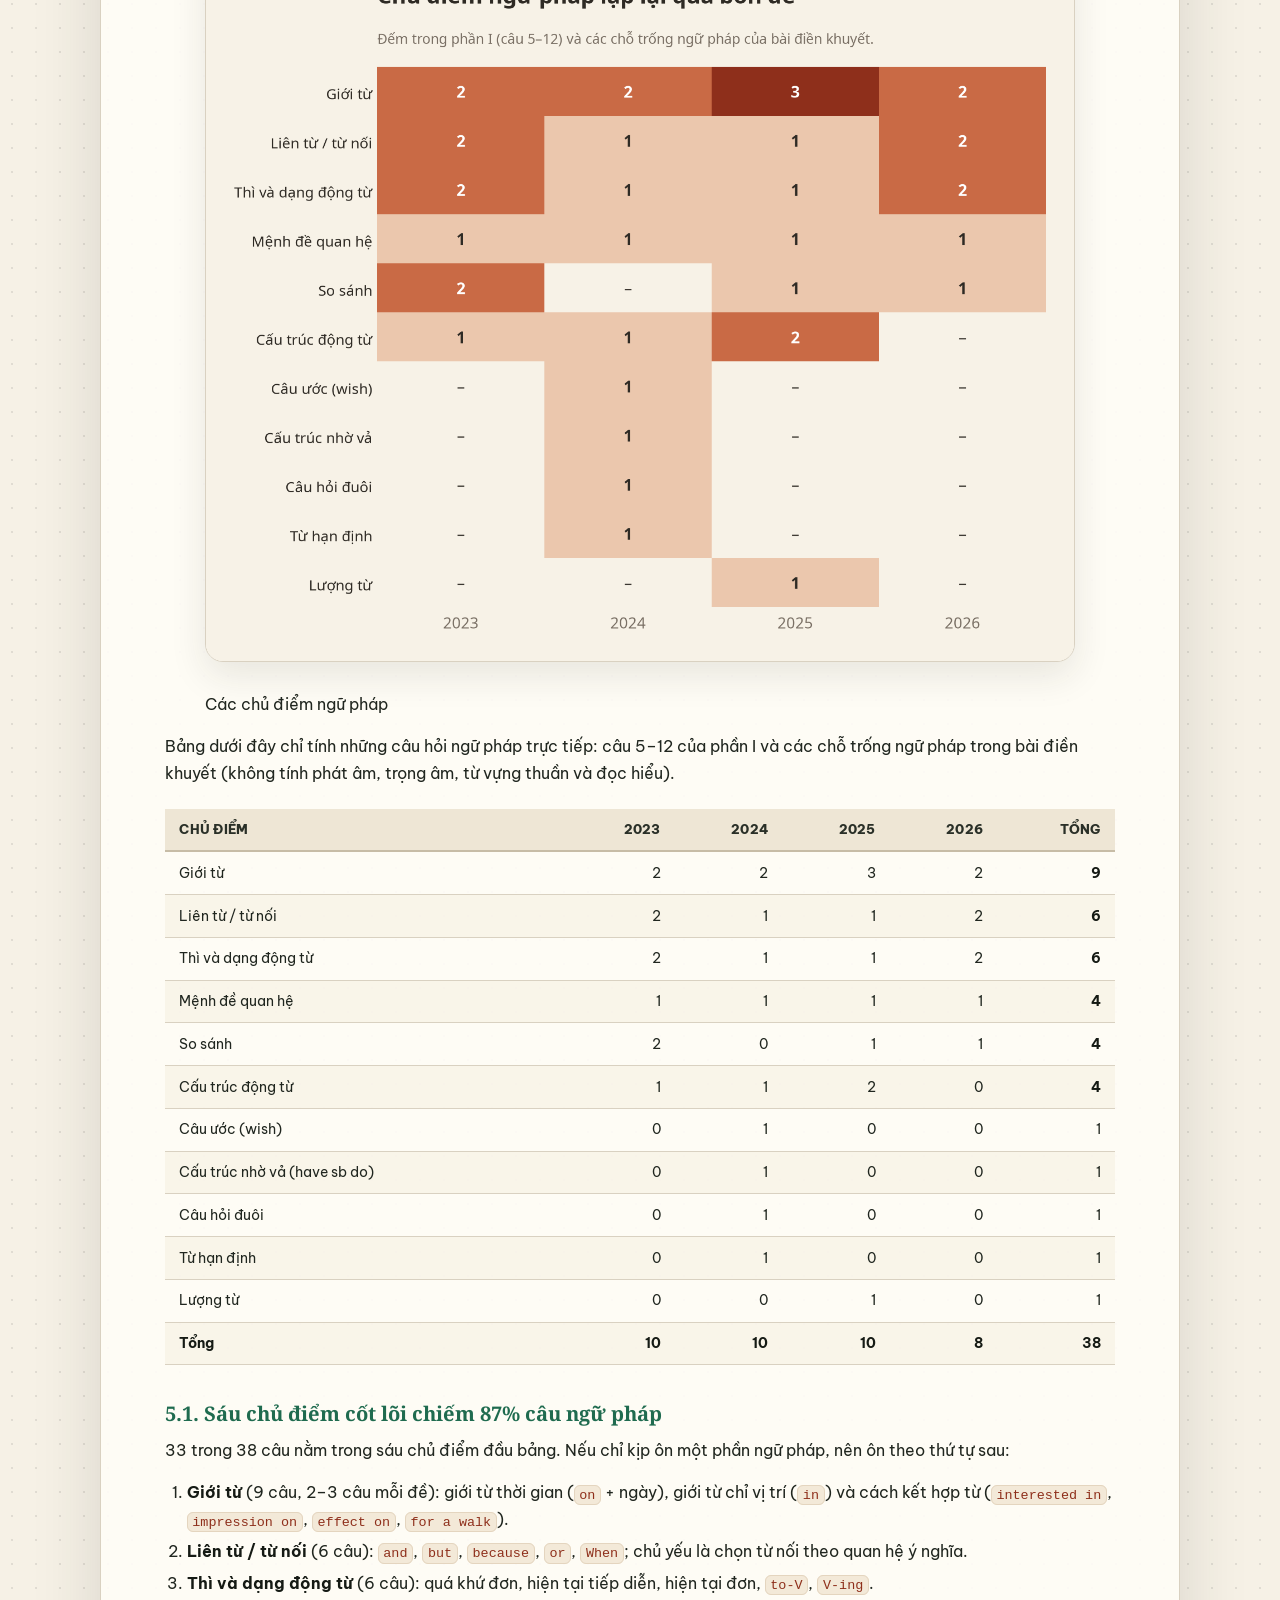
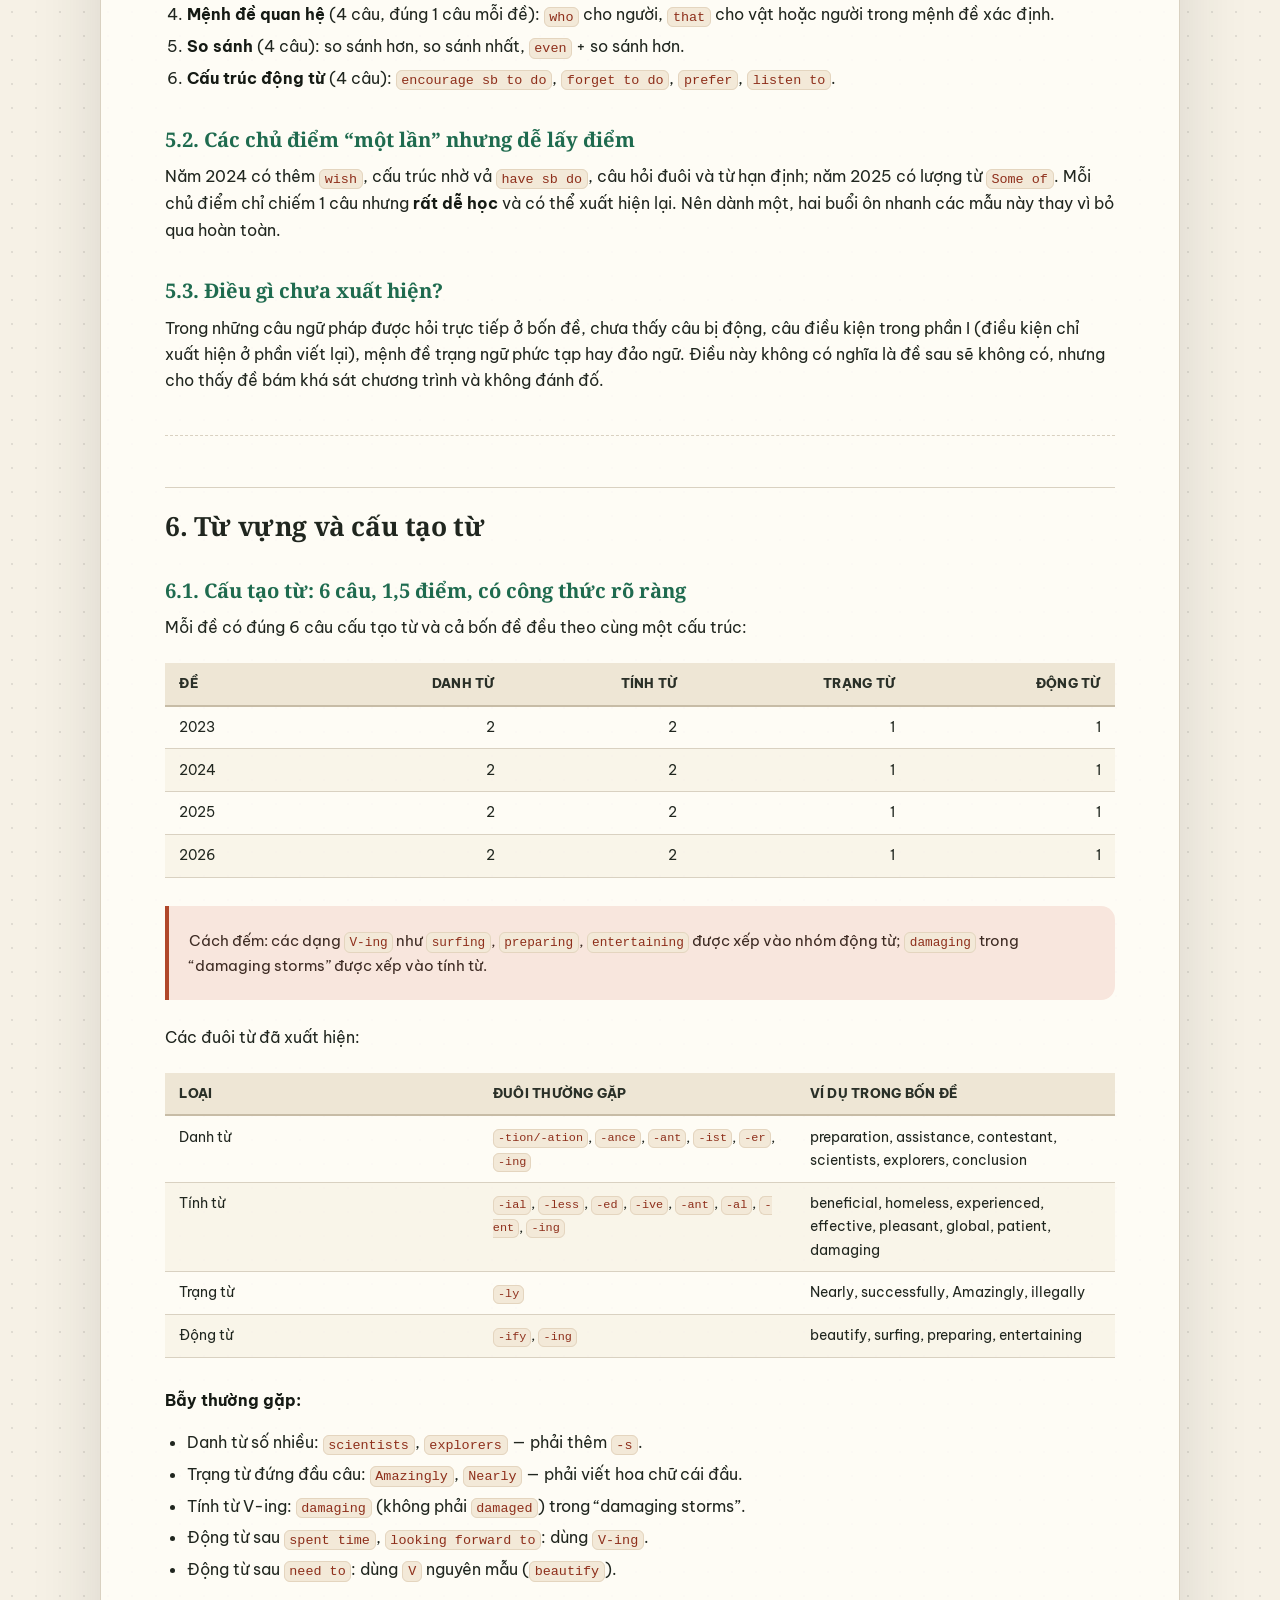
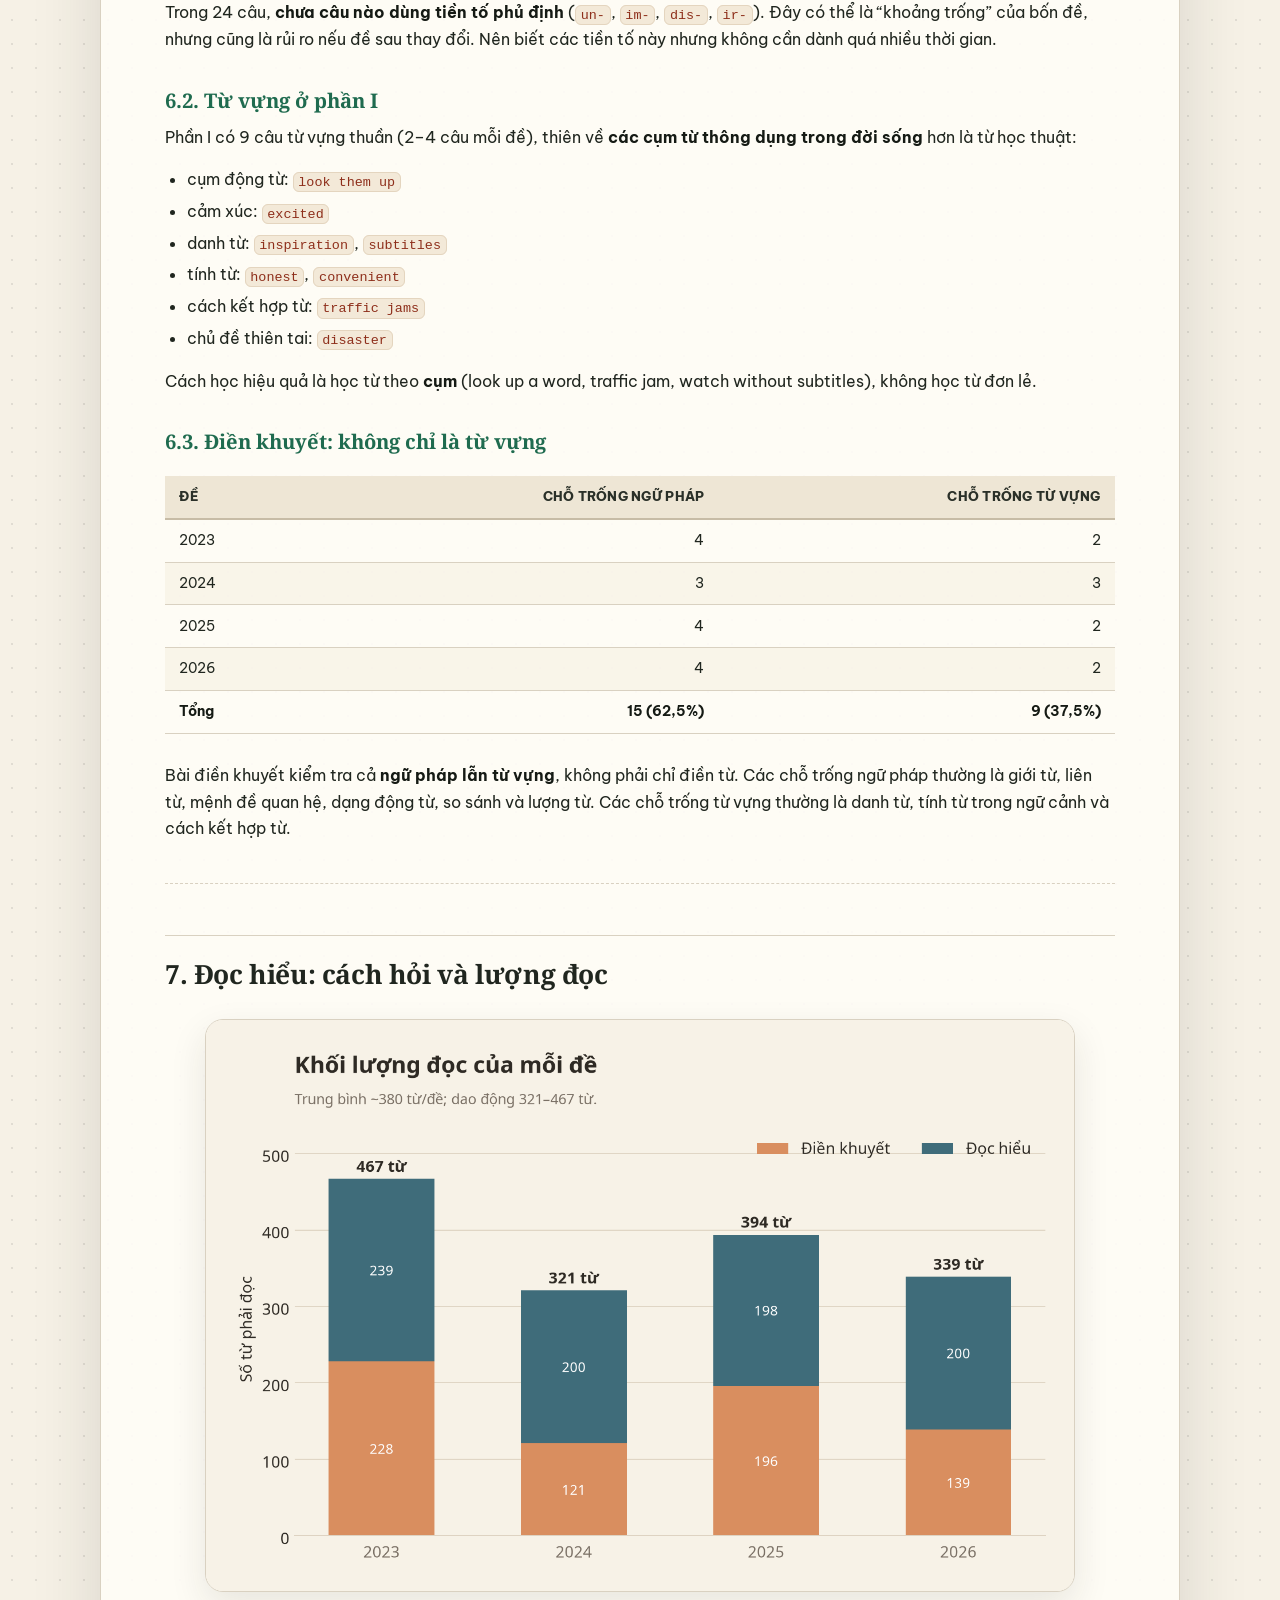
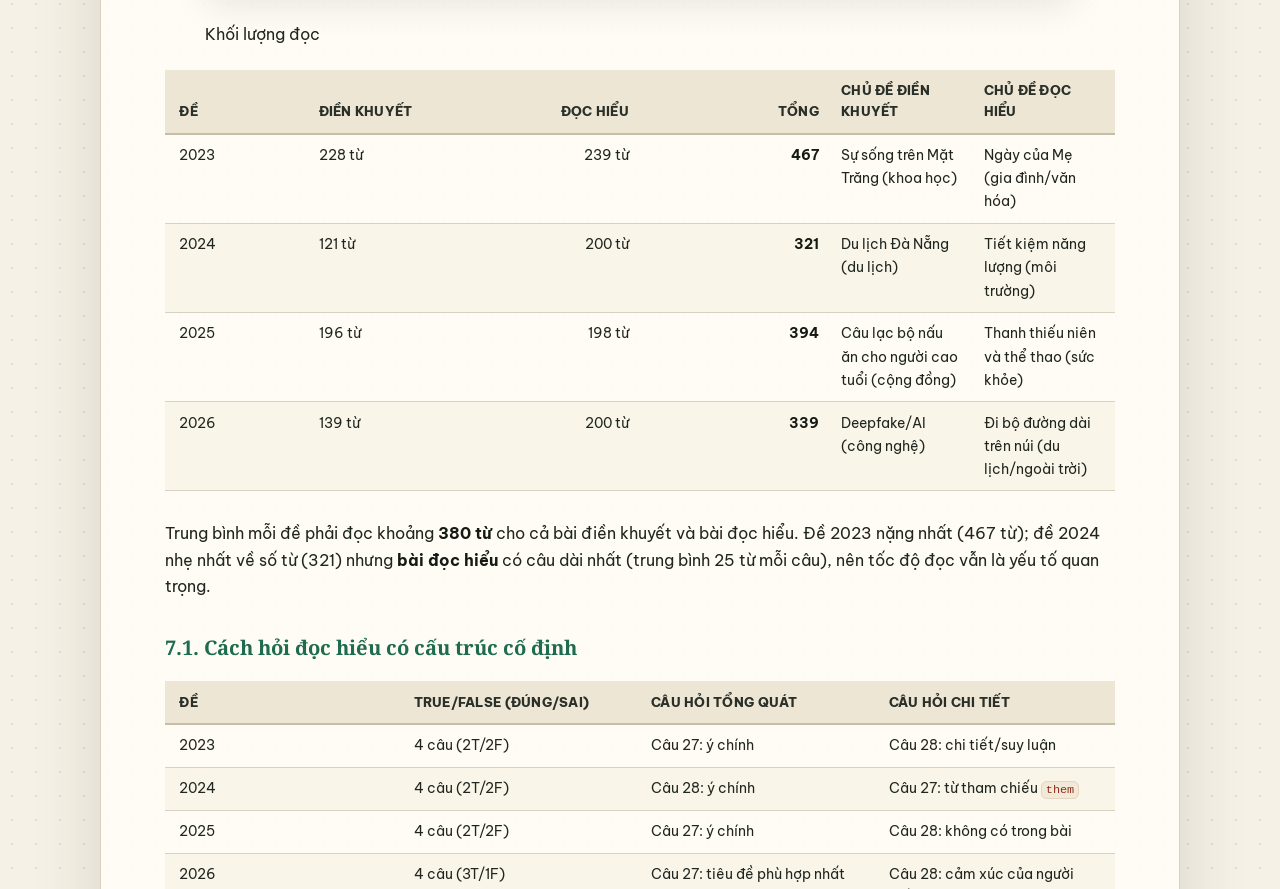
==== commit 47fcfbab: "Add Open Graph, Twitter Card and social preview image" ====
--- a/index.html
+++ b/index.html
@@ -4,8 +4,34 @@
   <meta charset="utf-8">
   <meta name="viewport" content="width=device-width, initial-scale=1">
   <title>Phân tích 4 đề thi tuyển sinh 10 môn Tiếng Anh TP.HCM</title>
+  <meta name="description" content="Phân tích 4 đề thi tuyển sinh lớp 10 môn Tiếng Anh TP.HCM 2023–2026: cấu trúc đề, trọng số điểm, chủ điểm ngữ pháp, đáp án chính thức 2023–2025 và kinh nghiệm cho kỳ thi 2027.">
+  <meta name="author" content="EngPrep">
+  <meta name="theme-color" content="#B0472A">
+  <link rel="canonical" href="https://gowwre.github.io/engprep-analysis/bao-cao-phan-tich.html">
+  <meta property="og:type" content="article">
+  <meta property="og:site_name" content="EngPrep">
+  <meta property="og:locale" content="vi_VN">
+  <meta property="og:title" content="Phân tích 4 đề thi Tiếng Anh vào lớp 10 TP.HCM (2023–2026)">
+  <meta property="og:description" content="Cấu trúc 40 câu, trọng số từng phần, chủ điểm ngữ pháp lặp lại, đáp án chính thức 2023–2025 và kinh nghiệm cho kỳ thi 2027.">
+  <meta property="og:url" content="https://gowwre.github.io/engprep-analysis/bao-cao-phan-tich.html">
+  <meta property="og:image" content="https://gowwre.github.io/engprep-analysis/og-image.png">
+  <meta property="og:image:secure_url" content="https://gowwre.github.io/engprep-analysis/og-image.png">
+  <meta property="og:image:type" content="image/png">
+  <meta property="og:image:width" content="1200">
+  <meta property="og:image:height" content="630">
+  <meta property="og:image:alt" content="Ảnh bìa báo cáo phân tích 4 đề thi tuyển sinh lớp 10 môn Tiếng Anh TP.HCM 2023–2026">
+  <meta property="article:section" content="Giáo dục">
+  <meta property="article:tag" content="tuyển sinh lớp 10">
+  <meta property="article:tag" content="tiếng Anh">
+  <meta property="article:tag" content="TP.HCM">
+<meta property="article:published_time" content="2026-10-30T00:00:00+07:00">
+<meta property="article:modified_time" content="2026-10-31T00:00:00+07:00">
+  <meta name="twitter:card" content="summary_large_image">
+  <meta name="twitter:title" content="Phân tích 4 đề thi Tiếng Anh vào lớp 10 TP.HCM (2023–2026)">
+  <meta name="twitter:description" content="Cấu trúc 40 câu, trọng số từng phần, chủ điểm ngữ pháp lặp lại, đáp án chính thức 2023–2025 và kinh nghiệm cho kỳ thi 2027.">
+  <meta name="twitter:image" content="https://gowwre.github.io/engprep-analysis/og-image.png">
+  <meta name="twitter:image:alt" content="Ảnh bìa báo cáo phân tích 4 đề thi tuyển sinh lớp 10 môn Tiếng Anh TP.HCM 2023–2026">
   <meta http-equiv="refresh" content="0; url=bao-cao-phan-tich.html">
-  <link rel="canonical" href="bao-cao-phan-tich.html">
   <style>
     body {
       margin: 0;
@@ -14,7 +40,7 @@
       place-items: center;
       background: #f6f1e6;
       color: #20261f;
-      font-family: ui-sans-serif, system-ui, -apple-system, "Segoe UI", Roboto, Arial, sans-serif;
+      font-family: "Noto Sans", "Segoe UI", Arial, sans-serif;
     }
     main {
       max-width: 34rem;
@@ -25,7 +51,7 @@
       border-radius: 20px;
       box-shadow: 0 20px 50px rgba(35, 42, 34, 0.12);
     }
-    h1 { margin: 0 0 0.5rem; font-family: Georgia, serif; font-size: 1.6rem; }
+    h1 { margin: 0 0 0.5rem; font-family: "Noto Serif", "Times New Roman", "Liberation Serif", serif; font-size: 1.6rem; }
     p { margin: 0.5rem 0; color: #626a5f; }
     a { color: #b0472a; font-weight: 700; }
   </style>
